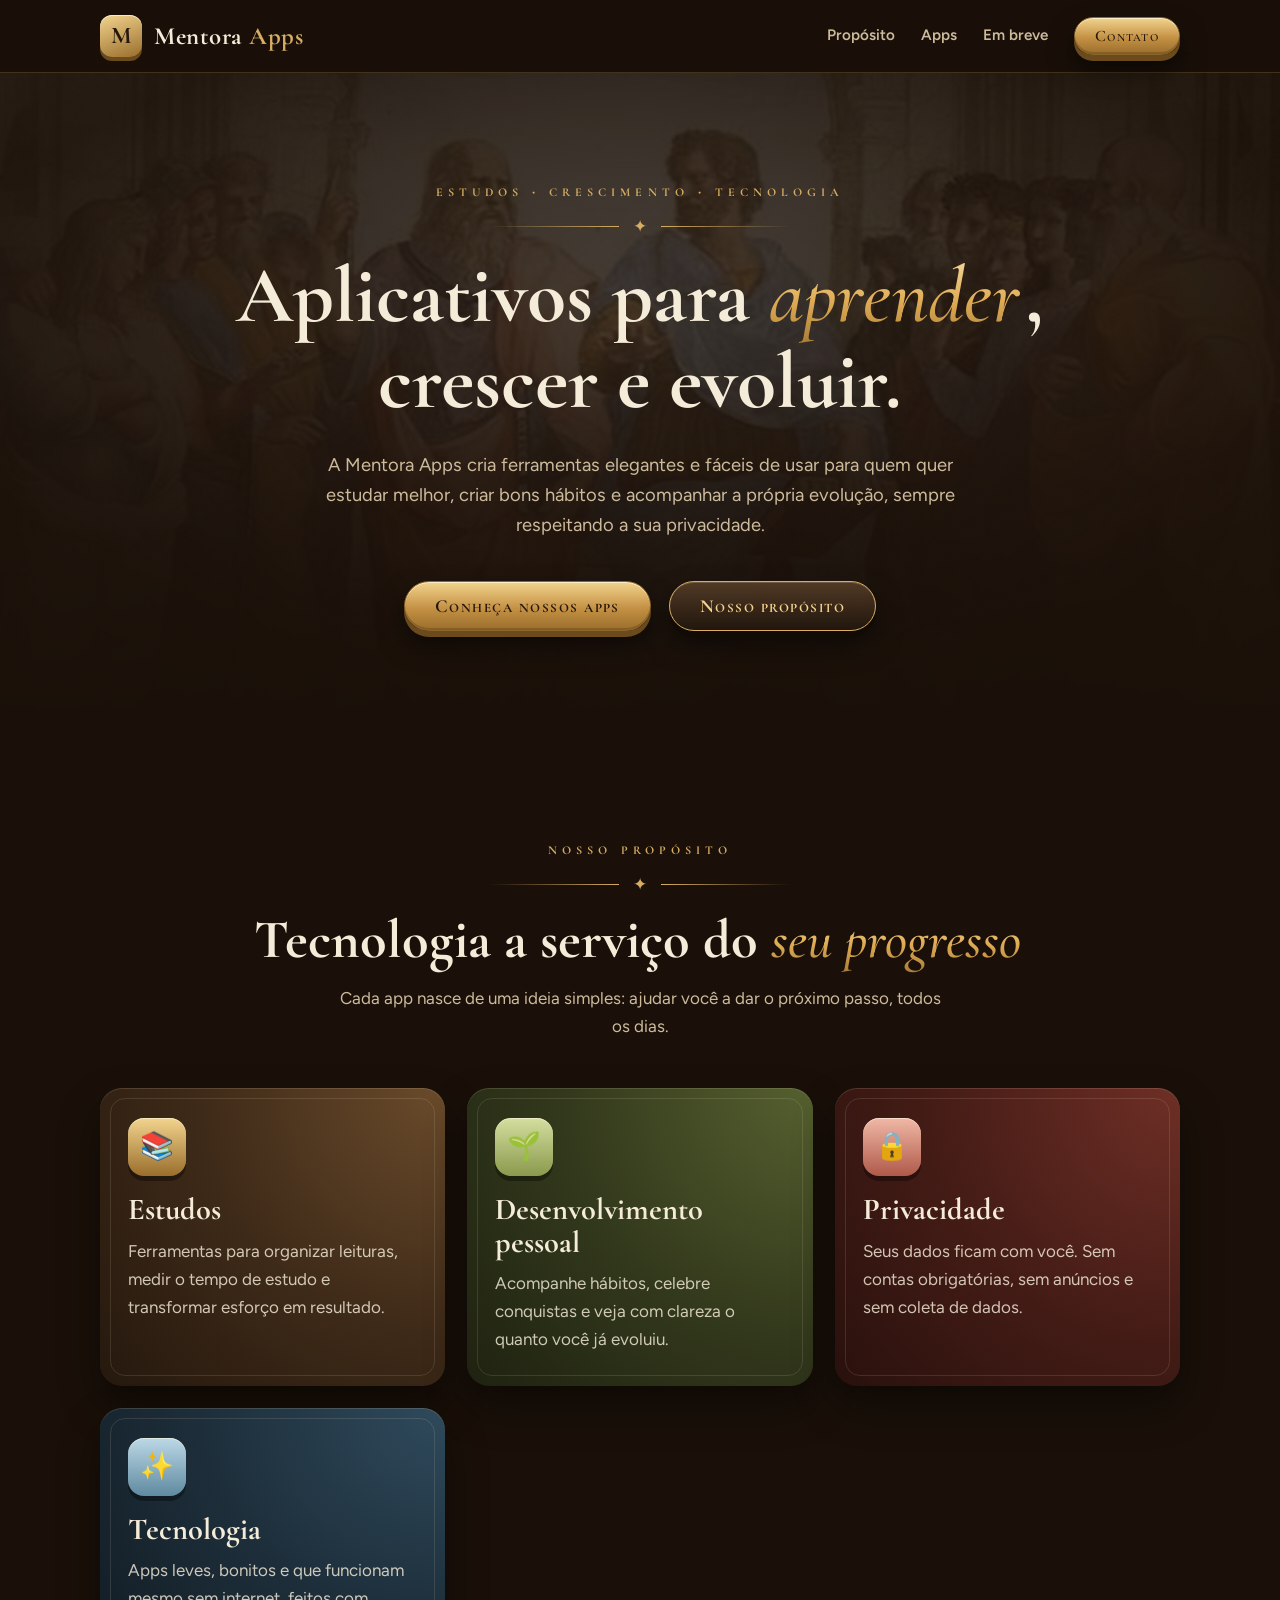
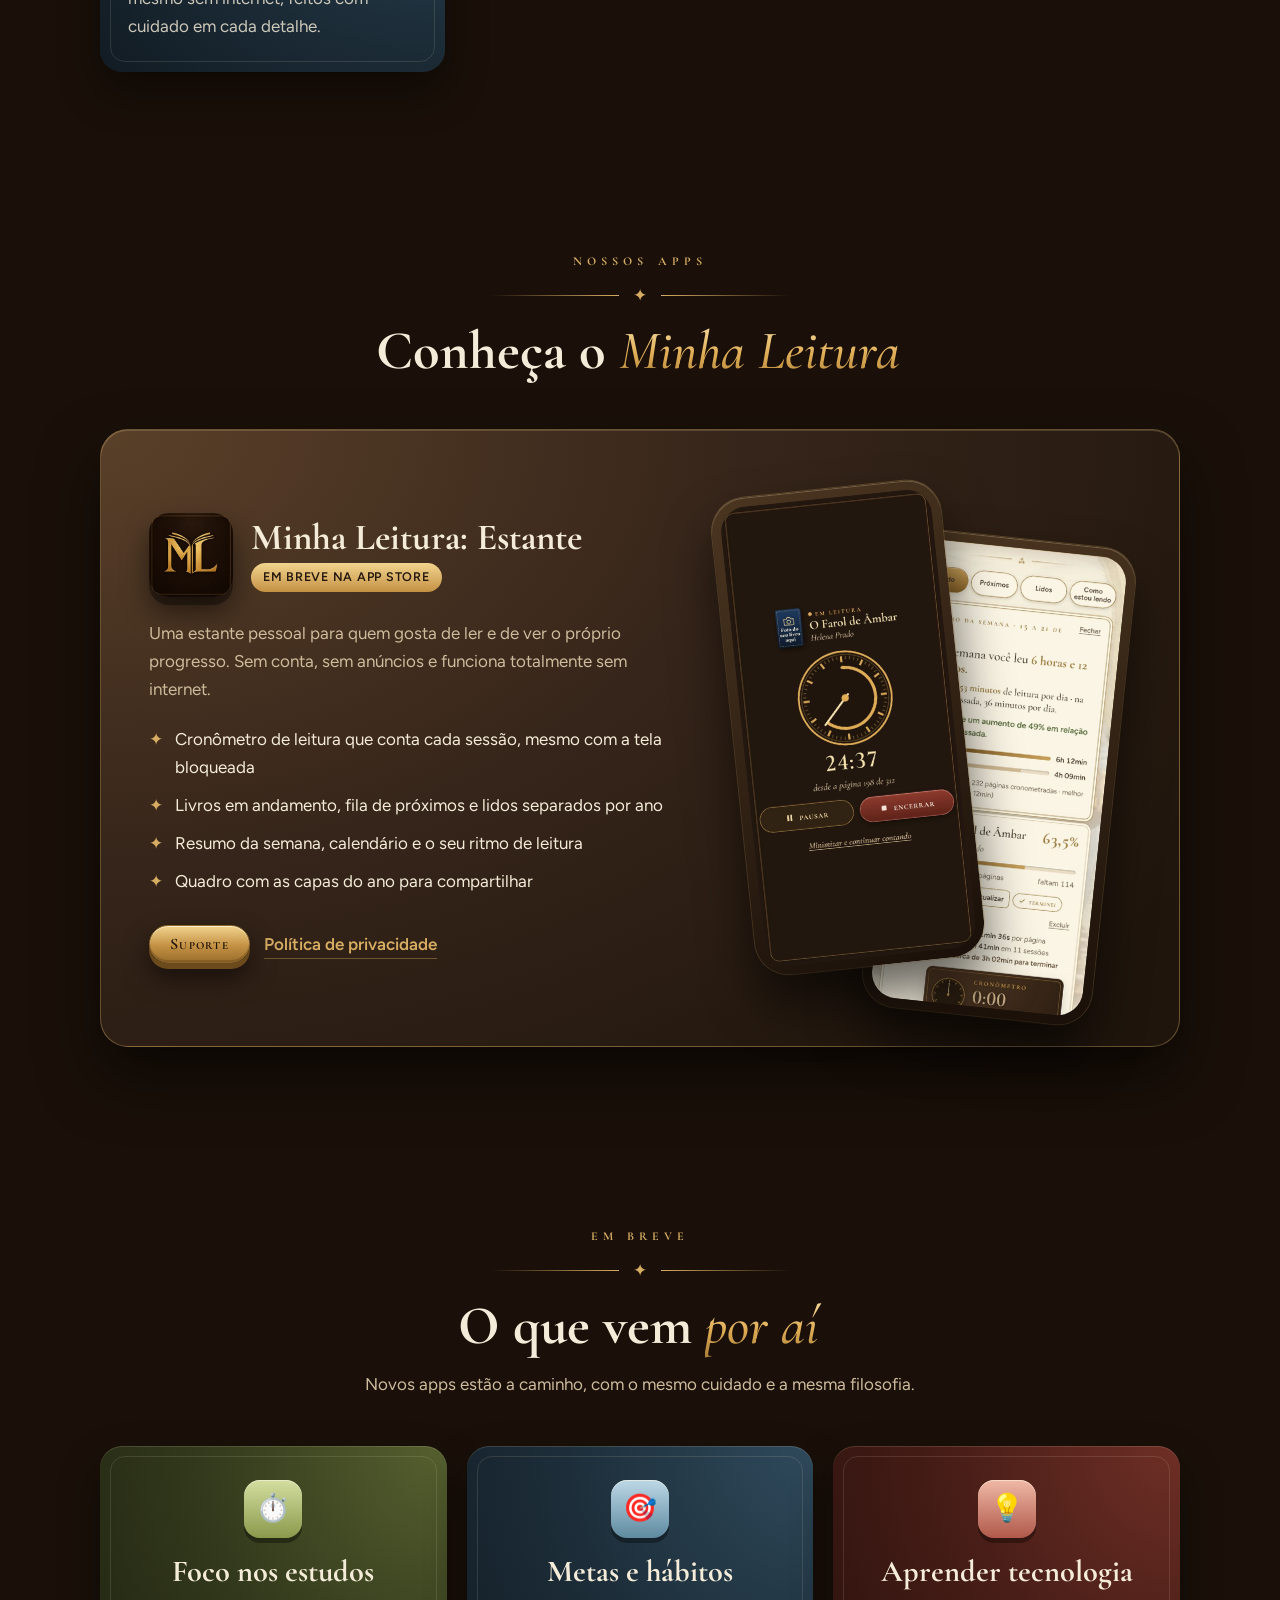
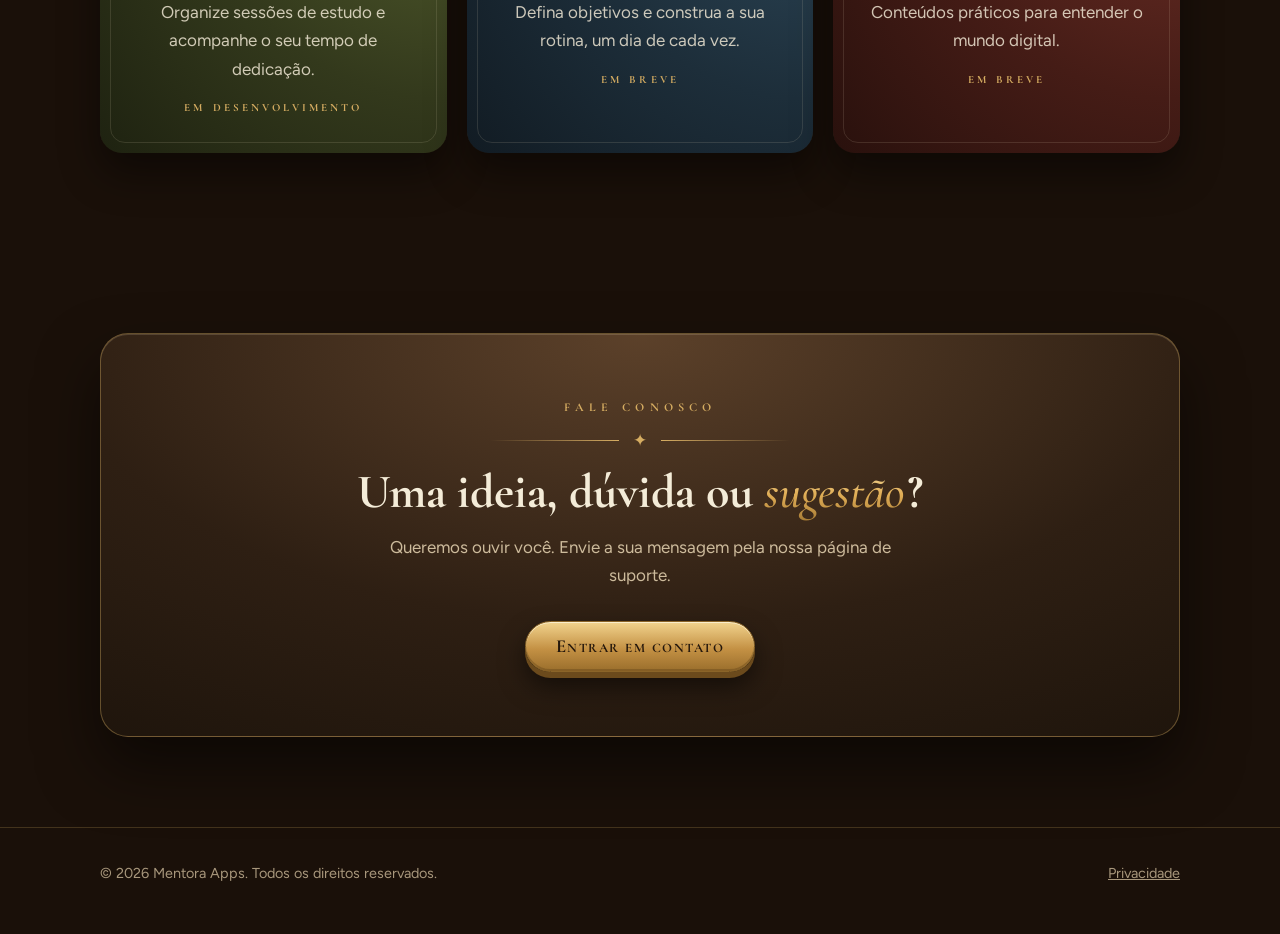
==== index.html @ b97864e0 "Site da Mentora Apps Co-Authored-By: Claude Opus 5.5 <noreply@anthropic.com>" ====
<!doctype html>
<html lang="pt-BR">
<head>
<meta charset="utf-8">
<meta name="viewport" content="width=device-width, initial-scale=1">
<title>Mentora Apps</title>
<meta name="description" content="Mentora Apps cria aplicativos para estudos, desenvolvimento pessoal e tecnologia.">
<meta name="theme-color" content="#1f130b">
<link rel="icon" href="assets/minha-leitura.png">
<style>
@font-face{font-family:"Cormorant";src:url(assets/cormorant-garamond-latin-600-normal.woff2) format("woff2");font-weight:600;font-display:swap}
@font-face{font-family:"Cormorant";src:url(assets/cormorant-garamond-latin-700-normal.woff2) format("woff2");font-weight:700;font-display:swap}
@font-face{font-family:"Cormorant";src:url(assets/cormorant-garamond-latin-500-italic.woff2) format("woff2");font-weight:500;font-style:italic;font-display:swap}
@font-face{font-family:"Figtree";src:url(assets/figtree-latin-400-normal.woff2) format("woff2");font-weight:400;font-display:swap}
@font-face{font-family:"Figtree";src:url(assets/figtree-latin-600-normal.woff2) format("woff2");font-weight:600;font-display:swap}

:root{
  --bg:#1a1009;--bg2:#24170c;--text:#f4ecd8;--muted:#cdbb9c;--soft:#a8977c;
  --gold:#d6ad62;--gold-hi:#f2d48e;--gold-mid:#c49144;--gold-lo:#9a6e2c;
  --frame:rgba(214,173,98,.38);--line:rgba(214,173,98,.22);
  --serif:Cormorant,"Cormorant Garamond",Garamond,Georgia,serif;
}
*{box-sizing:border-box}
html{scroll-behavior:smooth}
body{margin:0;background:var(--bg);color:var(--text);font:400 17px/1.65 Figtree,system-ui,-apple-system,sans-serif;overflow-x:hidden}
img{max-width:100%;display:block}
a{color:var(--gold)}
.wrap{max-width:1120px;margin:0 auto;padding:0 20px}

/* ---------- Botões 3D ---------- */
.btn{position:relative;display:inline-flex;align-items:center;justify-content:center;gap:10px;padding:15px 30px;border-radius:999px;
  font:700 1.15rem/1 var(--serif);font-variant:small-caps;letter-spacing:.08em;text-decoration:none;cursor:pointer;overflow:hidden;
  transition:transform .15s ease,box-shadow .15s ease,filter .15s ease}
.btn.gold{color:#24170c;border:1px solid #8a6428;
  background:linear-gradient(180deg,var(--gold-hi) 0%,var(--gold-mid) 55%,var(--gold-lo) 100%);
  box-shadow:0 6px 0 #6b4a1c,0 14px 26px rgba(0,0,0,.55),inset 0 1px 0 rgba(255,250,230,.7),inset 0 -2px 0 rgba(90,60,20,.35)}
.btn.ghost{color:var(--gold-hi);border:1.5px solid var(--gold);
  background:linear-gradient(180deg,rgba(90,64,41,.85),rgba(34,23,14,.9));
  box-shadow:0 6px 0 #120b05,0 14px 26px rgba(0,0,0,.5),inset 0 1px 0 rgba(255,235,200,.18)}
.btn::after{content:"";position:absolute;inset:0;background:linear-gradient(100deg,transparent 30%,rgba(255,248,225,.5) 50%,transparent 70%);transform:translateX(-130%);transition:transform .8s ease}
@media (hover:hover){.btn:hover{transform:translateY(-2px);filter:brightness(1.06)}.btn:hover::after{transform:translateX(130%)}}
.btn:active{transform:translateY(5px)}
.btn.gold:active{box-shadow:0 1px 0 #6b4a1c,0 4px 10px rgba(0,0,0,.5),inset 0 1px 0 rgba(255,250,230,.6)}
.btn.ghost:active{box-shadow:0 1px 0 #120b05,0 4px 10px rgba(0,0,0,.5)}
.btn.sm{padding:10px 20px;font-size:1rem}

/* ---------- Topo ---------- */
.nav{position:sticky;top:0;z-index:20;backdrop-filter:blur(12px);-webkit-backdrop-filter:blur(12px);background:rgba(26,16,9,.72);border-bottom:1px solid var(--line)}
.nav .wrap{display:flex;align-items:center;justify-content:space-between;gap:16px;height:72px}
.logo{display:flex;align-items:center;gap:12px;text-decoration:none;color:var(--text)}
.mark{width:42px;height:42px;border-radius:12px;display:grid;place-items:center;font:700 1.5rem/1 var(--serif);color:#24170c;
  background:linear-gradient(160deg,var(--gold-hi),var(--gold-lo));box-shadow:0 4px 0 #6b4a1c,inset 0 1px 0 rgba(255,250,230,.7)}
.logo b{font:700 1.55rem/1 var(--serif);letter-spacing:.03em}
.logo b span{color:var(--gold)}
.menu{display:flex;gap:26px;align-items:center}
.menu a{color:var(--muted);text-decoration:none;font-size:.95rem;font-weight:600}
.menu a:hover{color:var(--gold-hi)}
@media (max-width:760px){.menu a:not(.btn){display:none}}

/* ---------- Herói ---------- */
.hero{position:relative;isolation:isolate;padding:110px 0 120px;text-align:center;overflow:hidden}
.hero::before{content:"";position:absolute;inset:0;z-index:-2;background:url(assets/fundo.jpg) center 30%/cover;filter:saturate(.85)}
.hero::after{content:"";position:absolute;inset:0;z-index:-1;
  background:radial-gradient(80% 70% at 50% 40%,rgba(26,16,9,.55),rgba(26,16,9,.92) 70%),linear-gradient(180deg,rgba(26,16,9,.3),var(--bg) 96%)}
.eyebrow{font:700 1.05rem/1 var(--serif);font-variant:small-caps;letter-spacing:.3em;color:var(--gold)}
.orn{display:flex;align-items:center;gap:14px;color:var(--gold);width:min(300px,70%);margin:18px auto;line-height:1}
.orn span{flex:1;height:1px;background:linear-gradient(90deg,transparent,var(--gold))}
.orn span:last-child{background:linear-gradient(90deg,var(--gold),transparent)}
h1,h2,h3{font-family:var(--serif);font-weight:700;line-height:1.08;margin:0}
.hero h1{font-size:clamp(2.6rem,7vw,5rem);max-width:900px;margin:0 auto}
h1 em,h2 em{font-style:italic;font-weight:500;background:linear-gradient(180deg,#f8e3ad 0%,#e0ad55 55%,#a87d36 100%);-webkit-background-clip:text;background-clip:text;color:transparent;padding-right:.08em}
.hero p{max-width:640px;margin:24px auto 0;font-size:1.15rem;color:var(--muted)}
.cta{display:flex;flex-wrap:wrap;gap:18px;justify-content:center;margin-top:40px}

/* ---------- Seções ---------- */
section{padding:90px 0}
.head{text-align:center;margin-bottom:48px}
.head h2{font-size:clamp(2.2rem,5vw,3.4rem)}
.head p{color:var(--muted);max-width:620px;margin:14px auto 0}

/* ---------- Pilares (cores diferentes) ---------- */
.pillars{display:grid;grid-template-columns:repeat(auto-fit,minmax(260px,1fr));gap:22px}
.card{position:relative;border-radius:22px;padding:30px 28px 32px;overflow:hidden;
  box-shadow:0 20px 40px rgba(0,0,0,.45),inset 0 1px 0 rgba(255,235,200,.14);transition:transform .25s ease,box-shadow .25s ease}
.card::before{content:"";position:absolute;inset:10px;border-radius:15px;border:1px solid rgba(255,235,200,.12);pointer-events:none}
@media (hover:hover){.card:hover{transform:translateY(-6px);box-shadow:0 28px 50px rgba(0,0,0,.55),inset 0 1px 0 rgba(255,235,200,.2)}}
.card h3{font-size:1.9rem;margin:18px 0 10px}
.card p{margin:0;color:rgba(244,236,216,.82)}
.ico{width:58px;height:58px;border-radius:16px;display:grid;place-items:center;font-size:1.7rem;
  box-shadow:0 5px 0 rgba(0,0,0,.35),inset 0 1px 0 rgba(255,250,230,.55)}
.c-gold{background:radial-gradient(130% 150% at 100% 0%,#6a4b2b 0%,#3e2a18 55%,#26190e 100%)}
.c-gold .ico{background:linear-gradient(180deg,var(--gold-hi),var(--gold-lo));color:#24170c}
.c-olive{background:radial-gradient(130% 150% at 100% 0%,#55602f 0%,#33391c 55%,#1f2311 100%)}
.c-olive .ico{background:linear-gradient(180deg,#d4dea0,#8a9a4c);color:#1f2311}
.c-wine{background:radial-gradient(130% 150% at 100% 0%,#6e2f26 0%,#451c16 55%,#2a110d 100%)}
.c-wine .ico{background:linear-gradient(180deg,#f0b8a6,#b0594a);color:#2a110d}
.c-blue{background:radial-gradient(130% 150% at 100% 0%,#2f4a5c 0%,#1d2e3a 55%,#121c24 100%)}
.c-blue .ico{background:linear-gradient(180deg,#bcd8e6,#5f8aa0);color:#121c24}

/* ---------- App em destaque ---------- */
.feature{display:grid;grid-template-columns:1.1fr .9fr;gap:40px;align-items:center;border-radius:28px;padding:48px;
  background:radial-gradient(120% 140% at 0% 0%,#5a4029 0%,#36251a 50%,#1f150c 100%);
  border:1px solid var(--frame);box-shadow:0 30px 60px rgba(0,0,0,.55),inset 0 1px 0 rgba(255,235,200,.16)}
.app-id{display:flex;align-items:center;gap:18px;margin-bottom:22px}
.app-id img{width:84px;height:84px;border-radius:20px;box-shadow:0 8px 0 rgba(0,0,0,.35),0 14px 26px rgba(0,0,0,.5)}
.app-id h3{font-size:2.3rem}
.badge{display:inline-block;margin-top:6px;padding:4px 12px;border-radius:999px;font-size:.78rem;font-weight:600;letter-spacing:.06em;text-transform:uppercase;color:#24170c;background:linear-gradient(180deg,var(--gold-hi),var(--gold-mid))}
.feature > div > p{color:var(--muted);margin:0 0 22px}
.list{list-style:none;padding:0;margin:0 0 30px;display:grid;gap:10px}
.list li{display:flex;gap:12px;align-items:flex-start}
.list li::before{content:"✦";color:var(--gold);flex:none}
.phones{position:relative;height:520px}
.phone{position:absolute;width:230px;border-radius:34px;padding:9px;background:linear-gradient(160deg,#4a3520,#1a1009);
  box-shadow:0 30px 50px rgba(0,0,0,.6),inset 0 1px 0 rgba(255,235,200,.25),0 0 0 1px rgba(214,173,98,.3)}
.phone img{border-radius:26px}
.phone.a{left:6%;top:10px;transform:rotate(-6deg);z-index:2}
.phone.b{right:4%;top:60px;transform:rotate(6deg)}
.links{display:flex;flex-wrap:wrap;gap:14px;align-items:center}
.links a.txt{font-weight:600;text-decoration:none;border-bottom:1px solid var(--frame)}
@media (max-width:860px){.feature{grid-template-columns:1fr;padding:32px 24px}.phones{height:440px}.phone{width:190px}}
@media (max-width:420px){.phones{height:380px}.phone{width:160px}.phone.a{left:0}.phone.b{right:0}}

/* ---------- Em breve ---------- */
.soon{display:grid;grid-template-columns:repeat(auto-fit,minmax(240px,1fr));gap:20px}
.soon .card{text-align:center;padding:34px 26px}
.soon .ico{margin:0 auto}
.soon .tag{display:inline-block;margin-top:16px;font:700 .95rem/1 var(--serif);font-variant:small-caps;letter-spacing:.2em;color:var(--gold)}

/* ---------- Contato ---------- */
.contact{text-align:center;border-radius:28px;padding:64px 28px;position:relative;overflow:hidden;
  background:radial-gradient(90% 120% at 50% 0%,#5c412a 0%,#2e1f13 60%,#1f150c 100%);border:1px solid var(--frame);
  box-shadow:0 30px 60px rgba(0,0,0,.5),inset 0 1px 0 rgba(255,235,200,.16)}
.contact h2{font-size:clamp(2rem,5vw,3rem)}
.contact p{color:var(--muted);max-width:540px;margin:14px auto 32px}

footer{border-top:1px solid var(--line);padding:34px 0 48px;color:var(--soft);font-size:.9rem}
footer .wrap{display:flex;flex-wrap:wrap;justify-content:space-between;gap:12px}
footer a{color:var(--soft)}

/* ---------- Animação de entrada ---------- */
.rise{opacity:0;transform:translateY(24px);transition:opacity .8s ease,transform .8s ease}
.rise.on{opacity:1;transform:none}
@media (prefers-reduced-motion:reduce){.rise{opacity:1;transform:none;transition:none}html{scroll-behavior:auto}}
</style>
</head>
<body>

<nav class="nav">
  <div class="wrap">
    <a class="logo" href="#topo"><span class="mark">M</span><b>Mentora <span>Apps</span></b></a>
    <div class="menu">
      <a href="#pilares">Propósito</a>
      <a href="#apps">Apps</a>
      <a href="#futuro">Em breve</a>
      <a class="btn gold sm" href="#contato">Contato</a>
    </div>
  </div>
</nav>

<header class="hero" id="topo">
  <div class="wrap">
    <div class="eyebrow">estudos · crescimento · tecnologia</div>
    <div class="orn"><span></span>✦<span></span></div>
    <h1>Aplicativos para <em>aprender</em>, crescer e evoluir.</h1>
    <p>A Mentora Apps cria ferramentas elegantes e fáceis de usar para quem quer estudar melhor, criar bons hábitos e acompanhar a própria evolução, sempre respeitando a sua privacidade.</p>
    <div class="cta">
      <a class="btn gold" href="#apps">Conheça nossos apps</a>
      <a class="btn ghost" href="#pilares">Nosso propósito</a>
    </div>
  </div>
</header>

<main>
  <section id="pilares">
    <div class="wrap">
      <div class="head rise">
        <div class="eyebrow">nosso propósito</div>
        <div class="orn"><span></span>✦<span></span></div>
        <h2>Tecnologia a serviço do <em>seu progresso</em></h2>
        <p>Cada app nasce de uma ideia simples: ajudar você a dar o próximo passo, todos os dias.</p>
      </div>
      <div class="pillars">
        <article class="card c-gold rise"><div class="ico">📚</div><h3>Estudos</h3><p>Ferramentas para organizar leituras, medir o tempo de estudo e transformar esforço em resultado.</p></article>
        <article class="card c-olive rise"><div class="ico">🌱</div><h3>Desenvolvimento pessoal</h3><p>Acompanhe hábitos, celebre conquistas e veja com clareza o quanto você já evoluiu.</p></article>
        <article class="card c-wine rise"><div class="ico">🔒</div><h3>Privacidade</h3><p>Seus dados ficam com você. Sem contas obrigatórias, sem anúncios e sem coleta de dados.</p></article>
        <article class="card c-blue rise"><div class="ico">✨</div><h3>Tecnologia</h3><p>Apps leves, bonitos e que funcionam mesmo sem internet, feitos com cuidado em cada detalhe.</p></article>
      </div>
    </div>
  </section>

  <section id="apps">
    <div class="wrap">
      <div class="head rise">
        <div class="eyebrow">nossos apps</div>
        <div class="orn"><span></span>✦<span></span></div>
        <h2>Conheça o <em>Minha Leitura</em></h2>
      </div>
      <div class="feature rise">
        <div>
          <div class="app-id">
            <img src="assets/minha-leitura.png" alt="Ícone do Minha Leitura">
            <div><h3>Minha Leitura: Estante</h3><span class="badge">Em breve na App Store</span></div>
          </div>
          <p>Uma estante pessoal para quem gosta de ler e de ver o próprio progresso. Sem conta, sem anúncios e funciona totalmente sem internet.</p>
          <ul class="list">
            <li>Cronômetro de leitura que conta cada sessão, mesmo com a tela bloqueada</li>
            <li>Livros em andamento, fila de próximos e lidos separados por ano</li>
            <li>Resumo da semana, calendário e o seu ritmo de leitura</li>
            <li>Quadro com as capas do ano para compartilhar</li>
          </ul>
          <div class="links">
            <a class="btn gold sm" href="https://murilorafa0904-dot.github.io/minha-leitura-privacidade/suporte.html">Suporte</a>
            <a class="txt" href="https://murilorafa0904-dot.github.io/minha-leitura-privacidade/">Política de privacidade</a>
          </div>
        </div>
        <div class="phones" aria-hidden="true">
          <div class="phone a"><img src="assets/tela-cronometro.jpg" alt=""></div>
          <div class="phone b"><img src="assets/tela-resumo.jpg" alt=""></div>
        </div>
      </div>
    </div>
  </section>

  <section id="futuro">
    <div class="wrap">
      <div class="head rise">
        <div class="eyebrow">em breve</div>
        <div class="orn"><span></span>✦<span></span></div>
        <h2>O que vem <em>por aí</em></h2>
        <p>Novos apps estão a caminho, com o mesmo cuidado e a mesma filosofia.</p>
      </div>
      <div class="soon">
        <article class="card c-olive rise"><div class="ico">⏱️</div><h3>Foco nos estudos</h3><p>Organize sessões de estudo e acompanhe o seu tempo de dedicação.</p><span class="tag">em desenvolvimento</span></article>
        <article class="card c-blue rise"><div class="ico">🎯</div><h3>Metas e hábitos</h3><p>Defina objetivos e construa a sua rotina, um dia de cada vez.</p><span class="tag">em breve</span></article>
        <article class="card c-wine rise"><div class="ico">💡</div><h3>Aprender tecnologia</h3><p>Conteúdos práticos para entender o mundo digital.</p><span class="tag">em breve</span></article>
      </div>
    </div>
  </section>

  <section id="contato">
    <div class="wrap">
      <div class="contact rise">
        <div class="eyebrow">fale conosco</div>
        <div class="orn"><span></span>✦<span></span></div>
        <h2>Uma ideia, dúvida ou <em>sugestão</em>?</h2>
        <p>Queremos ouvir você. Envie a sua mensagem pela nossa página de suporte.</p>
        <a class="btn gold" href="https://murilorafa0904-dot.github.io/minha-leitura-privacidade/suporte.html">Entrar em contato</a>
      </div>
    </div>
  </section>
</main>

<footer>
  <div class="wrap">
    <span>© 2026 Mentora Apps. Todos os direitos reservados.</span>
    <a href="https://murilorafa0904-dot.github.io/minha-leitura-privacidade/">Privacidade</a>
  </div>
</footer>

<script>
(function(){
  var els=document.querySelectorAll('.rise');
  if(!('IntersectionObserver' in window)){els.forEach(function(e){e.classList.add('on')});return;}
  var io=new IntersectionObserver(function(es){es.forEach(function(e){if(e.isIntersecting){e.target.classList.add('on');io.unobserve(e.target);}})},{threshold:.12});
  els.forEach(function(e){io.observe(e)});
})();
</script>
</body>
</html>
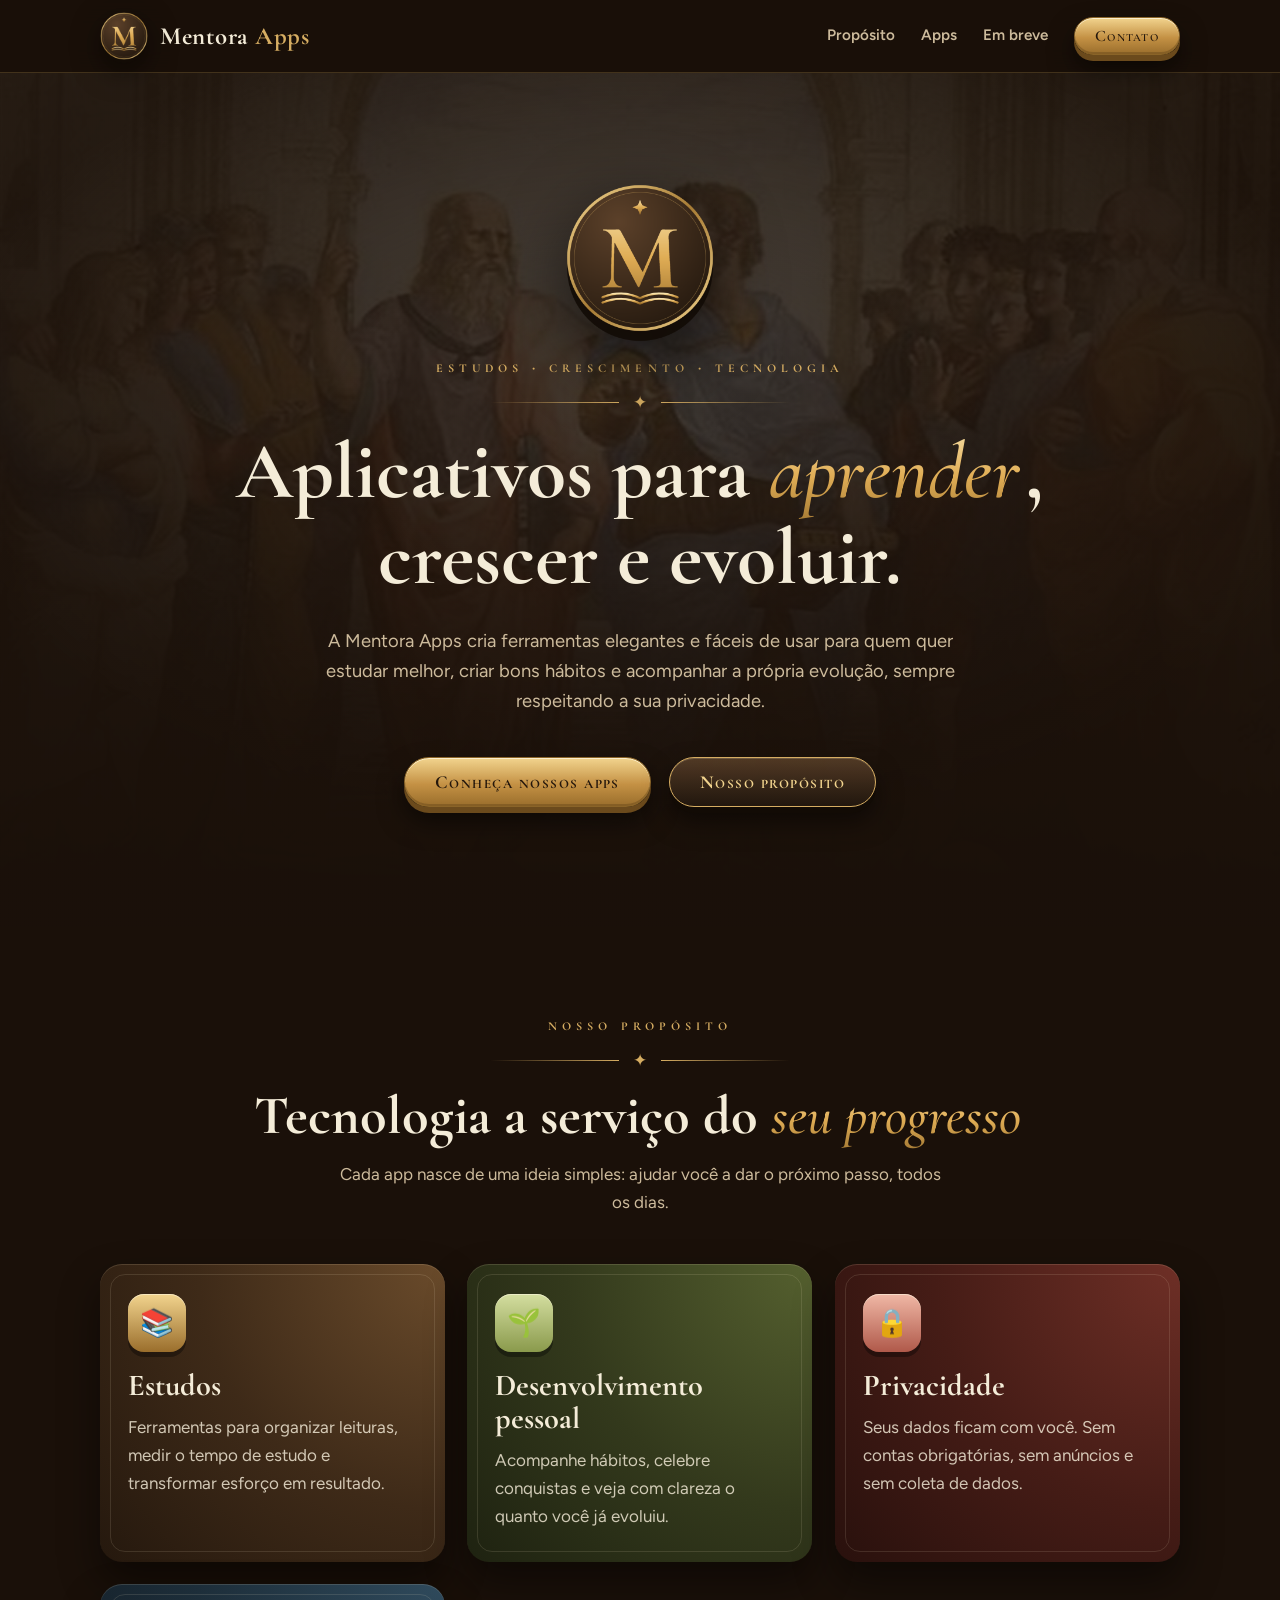
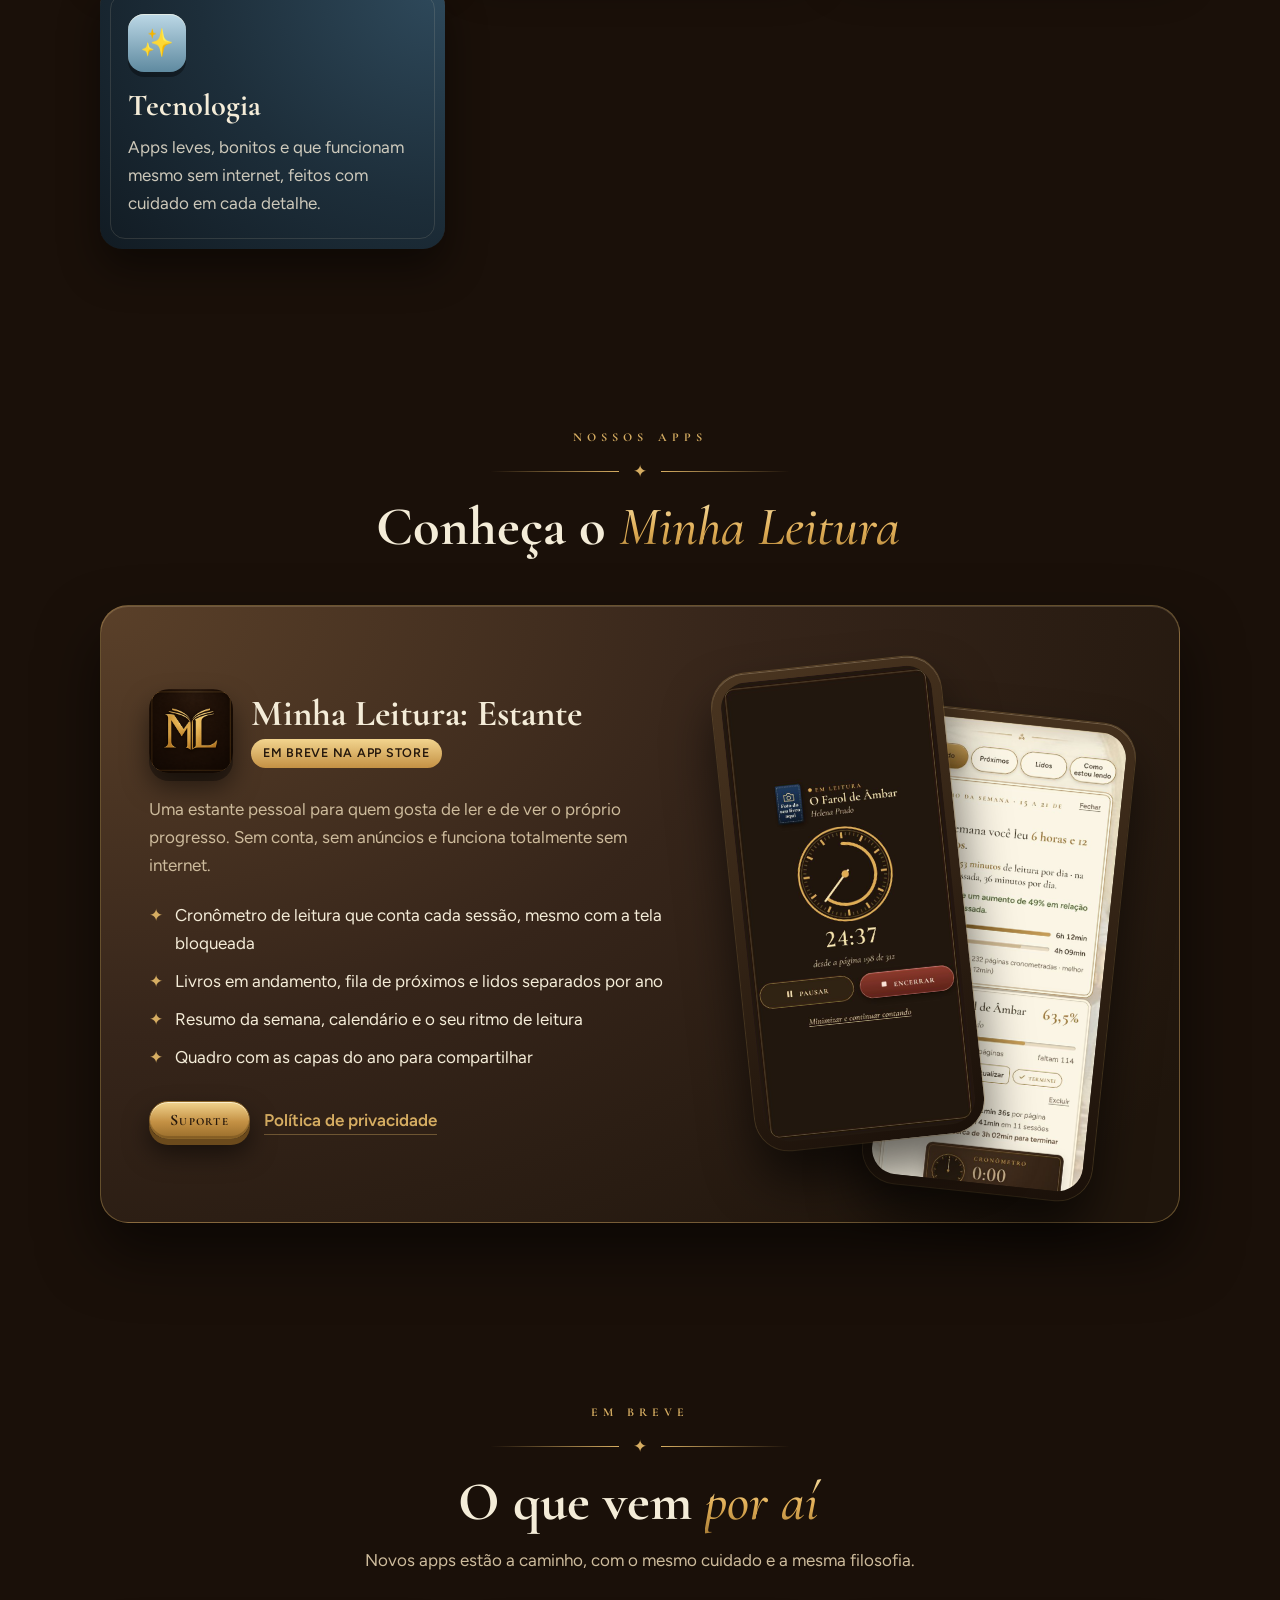
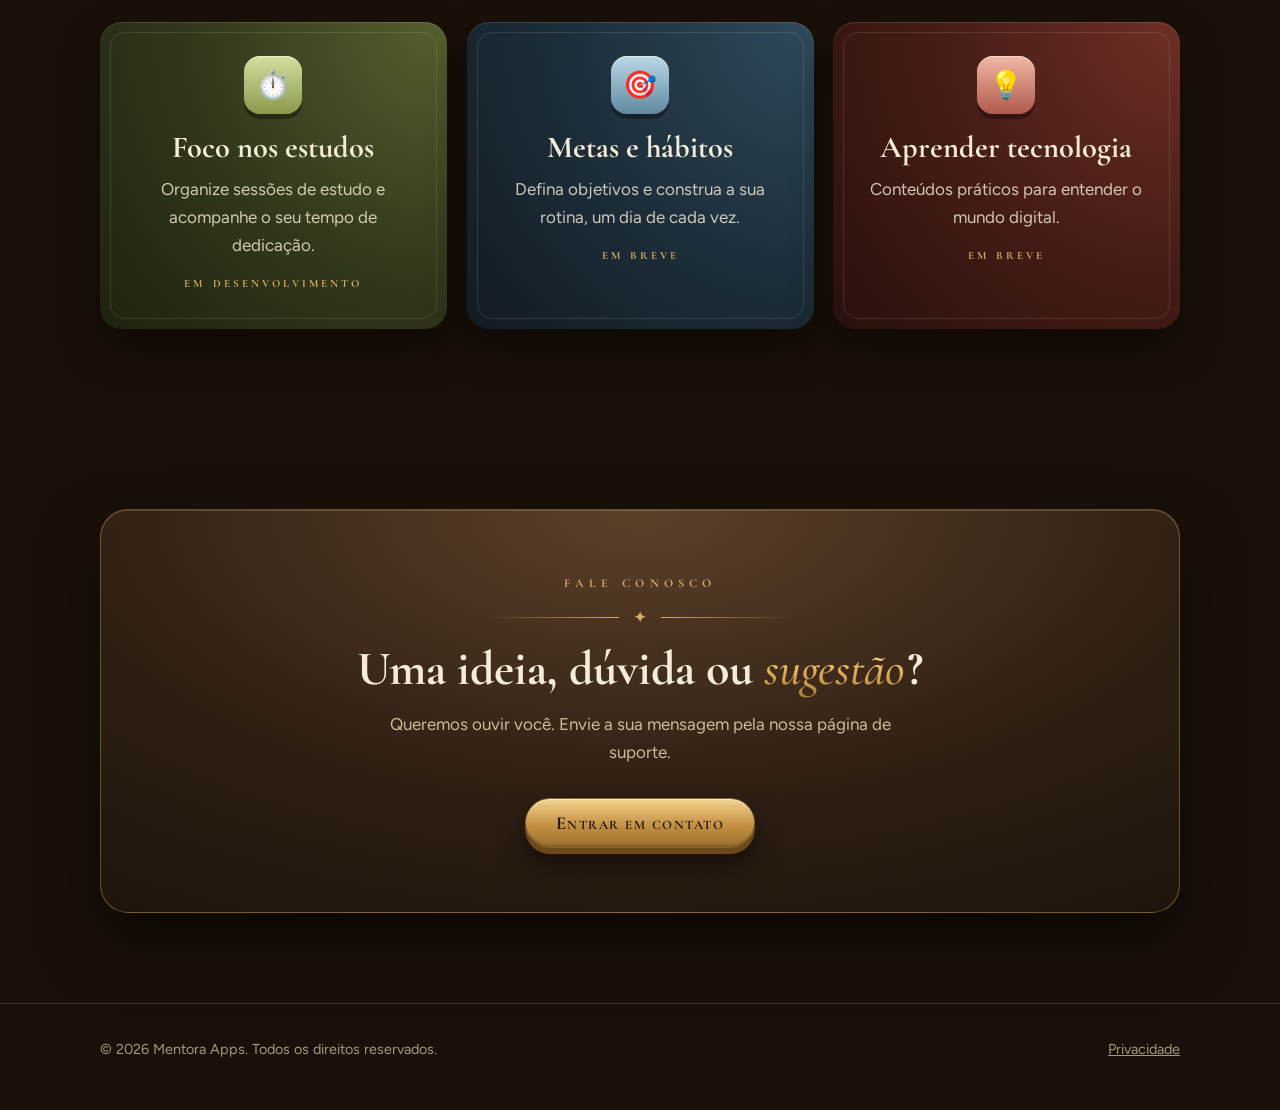
==== commit bd3f2d1f: "Nova logo e efeito de pagina de livro Co-Authored-By: Claude Opus 5.5 <noreply@anthropic.com>" ====
--- a/index.html
+++ b/index.html
@@ -6,7 +6,8 @@
 <title>Mentora Apps</title>
 <meta name="description" content="Mentora Apps cria aplicativos para estudos, desenvolvimento pessoal e tecnologia.">
 <meta name="theme-color" content="#1f130b">
-<link rel="icon" href="assets/minha-leitura.png">
+<link rel="icon" href="assets/favicon.png">
+<link rel="apple-touch-icon" href="assets/favicon.png">
 <style>
 @font-face{font-family:"Cormorant";src:url(assets/cormorant-garamond-latin-600-normal.woff2) format("woff2");font-weight:600;font-display:swap}
 @font-face{font-family:"Cormorant";src:url(assets/cormorant-garamond-latin-700-normal.woff2) format("woff2");font-weight:700;font-display:swap}
@@ -48,8 +49,8 @@
 .nav{position:sticky;top:0;z-index:20;backdrop-filter:blur(12px);-webkit-backdrop-filter:blur(12px);background:rgba(26,16,9,.72);border-bottom:1px solid var(--line)}
 .nav .wrap{display:flex;align-items:center;justify-content:space-between;gap:16px;height:72px}
 .logo{display:flex;align-items:center;gap:12px;text-decoration:none;color:var(--text)}
-.mark{width:42px;height:42px;border-radius:12px;display:grid;place-items:center;font:700 1.5rem/1 var(--serif);color:#24170c;
-  background:linear-gradient(160deg,var(--gold-hi),var(--gold-lo));box-shadow:0 4px 0 #6b4a1c,inset 0 1px 0 rgba(255,250,230,.7)}
+.mark{width:48px;height:48px;border-radius:50%;filter:drop-shadow(0 4px 0 #120b05) drop-shadow(0 8px 14px rgba(0,0,0,.5))}
+.hero-mark{width:150px;height:150px;margin:0 auto 26px;border-radius:50%;filter:drop-shadow(0 10px 0 rgba(18,11,5,.9)) drop-shadow(0 22px 34px rgba(0,0,0,.6))}
 .logo b{font:700 1.55rem/1 var(--serif);letter-spacing:.03em}
 .logo b span{color:var(--gold)}
 .menu{display:flex;gap:26px;align-items:center}
@@ -137,17 +138,39 @@
 footer .wrap{display:flex;flex-wrap:wrap;justify-content:space-between;gap:12px}
 footer a{color:var(--soft)}
 
-/* ---------- Animação de entrada ---------- */
-.rise{opacity:0;transform:translateY(24px);transition:opacity .8s ease,transform .8s ease}
-.rise.on{opacity:1;transform:none}
-@media (prefers-reduced-motion:reduce){.rise{opacity:1;transform:none;transition:none}html{scroll-behavior:auto}}
+/* ---------- Página de livro abrindo (cada quadro ao aparecer) ---------- */
+.rise{position:relative;opacity:0;transform-origin:left center;
+  transform:perspective(1800px) rotateY(-78deg);
+  transition:transform 1.15s cubic-bezier(.2,.75,.25,1),opacity .55s ease;transition-delay:var(--d,0s)}
+.rise::after{content:"";position:absolute;inset:0;border-radius:inherit;pointer-events:none;z-index:3;
+  background:linear-gradient(90deg,rgba(0,0,0,.6) 0%,rgba(0,0,0,.25) 35%,rgba(255,236,190,.12) 70%,transparent 100%);
+  opacity:1;transition:opacity 1.15s ease;transition-delay:var(--d,0s)}
+.rise.on{opacity:1;transform:perspective(1800px) rotateY(0)}
+.rise.on::after{opacity:0}
+
+/* ---------- Virada de página ao trocar de seção pelo menu ---------- */
+.flip{position:fixed;inset:0;z-index:50;pointer-events:none;perspective:2200px}
+.flip .leaf{position:absolute;inset:0;transform-origin:left center;backface-visibility:hidden;
+  background:
+    linear-gradient(90deg,rgba(0,0,0,.45) 0,rgba(0,0,0,0) 6%),
+    radial-gradient(120% 100% at 0% 50%,#5a4029 0%,#36251a 55%,#1f150c 100%);
+  box-shadow:inset -1px 0 0 rgba(214,173,98,.5),-30px 0 60px rgba(0,0,0,.6);
+  display:grid;place-items:center;animation:turn 1s cubic-bezier(.55,.05,.35,1) forwards}
+.flip .leaf img{width:120px;opacity:.85}
+.flip .leaf::after{content:"";position:absolute;inset:0;background:linear-gradient(90deg,transparent 60%,rgba(0,0,0,.5));animation:shade 1s ease forwards}
+@keyframes turn{0%{transform:rotateY(0)}100%{transform:rotateY(-180deg)}}
+@keyframes shade{0%{opacity:0}50%{opacity:1}100%{opacity:0}}
+.flip.in .leaf{animation:turnIn .5s cubic-bezier(.45,0,.55,1) forwards}
+@keyframes turnIn{0%{transform:rotateY(180deg)}100%{transform:rotateY(0)}}
+
+@media (prefers-reduced-motion:reduce){.rise,.rise::after{opacity:1;transform:none;transition:none}.rise::after{opacity:0}html{scroll-behavior:auto}.flip{display:none}}
 </style>
 </head>
 <body>
 
 <nav class="nav">
   <div class="wrap">
-    <a class="logo" href="#topo"><span class="mark">M</span><b>Mentora <span>Apps</span></b></a>
+    <a class="logo" href="#topo"><img class="mark" src="assets/emblema.png" alt=""><b>Mentora <span>Apps</span></b></a>
     <div class="menu">
       <a href="#pilares">Propósito</a>
       <a href="#apps">Apps</a>
@@ -159,6 +182,7 @@
 
 <header class="hero" id="topo">
   <div class="wrap">
+    <img class="hero-mark" src="assets/emblema.png" alt="Emblema da Mentora Apps">
     <div class="eyebrow">estudos · crescimento · tecnologia</div>
     <div class="orn"><span></span>✦<span></span></div>
     <h1>Aplicativos para <em>aprender</em>, crescer e evoluir.</h1>
@@ -259,10 +283,40 @@
 
 <script>
 (function(){
+  var reduce=window.matchMedia&&matchMedia('(prefers-reduced-motion: reduce)').matches;
+
+  /* Cada quadro abre como uma página; os vizinhos abrem um depois do outro. */
   var els=document.querySelectorAll('.rise');
-  if(!('IntersectionObserver' in window)){els.forEach(function(e){e.classList.add('on')});return;}
-  var io=new IntersectionObserver(function(es){es.forEach(function(e){if(e.isIntersecting){e.target.classList.add('on');io.unobserve(e.target);}})},{threshold:.12});
-  els.forEach(function(e){io.observe(e)});
+  els.forEach(function(e){
+    var sibs=[].filter.call(e.parentNode.children,function(c){return c.classList.contains('rise')});
+    e.style.setProperty('--d',(sibs.indexOf(e)*0.14)+'s');
+  });
+  if(reduce||!('IntersectionObserver' in window)){els.forEach(function(e){e.classList.add('on')});}
+  else{
+    var io=new IntersectionObserver(function(es){es.forEach(function(e){if(e.isIntersecting){e.target.classList.add('on');io.unobserve(e.target);}})},{threshold:.15});
+    els.forEach(function(e){io.observe(e)});
+  }
+
+  /* Ao trocar de seção pelo menu, uma página vira por cima da tela. */
+  var busy=false;
+  document.querySelectorAll('a[href^="#"]').forEach(function(a){
+    a.addEventListener('click',function(ev){
+      var t=document.querySelector(a.getAttribute('href'));
+      if(!t||reduce||busy)return;
+      ev.preventDefault();busy=true;
+      var f=document.createElement('div');f.className='flip in';
+      f.innerHTML='<div class="leaf"><img src="assets/emblema.png" alt=""></div>';
+      document.body.appendChild(f);
+      setTimeout(function(){
+        document.documentElement.style.scrollBehavior='auto';
+        t.scrollIntoView();
+        history.replaceState(null,'',a.getAttribute('href'));
+        f.className='flip';
+        var leaf=f.firstChild;leaf.style.animation='none';void leaf.offsetWidth;leaf.style.animation='';
+        setTimeout(function(){f.remove();busy=false;document.documentElement.style.scrollBehavior='';},1050);
+      },520);
+    });
+  });
 })();
 </script>
 </body>
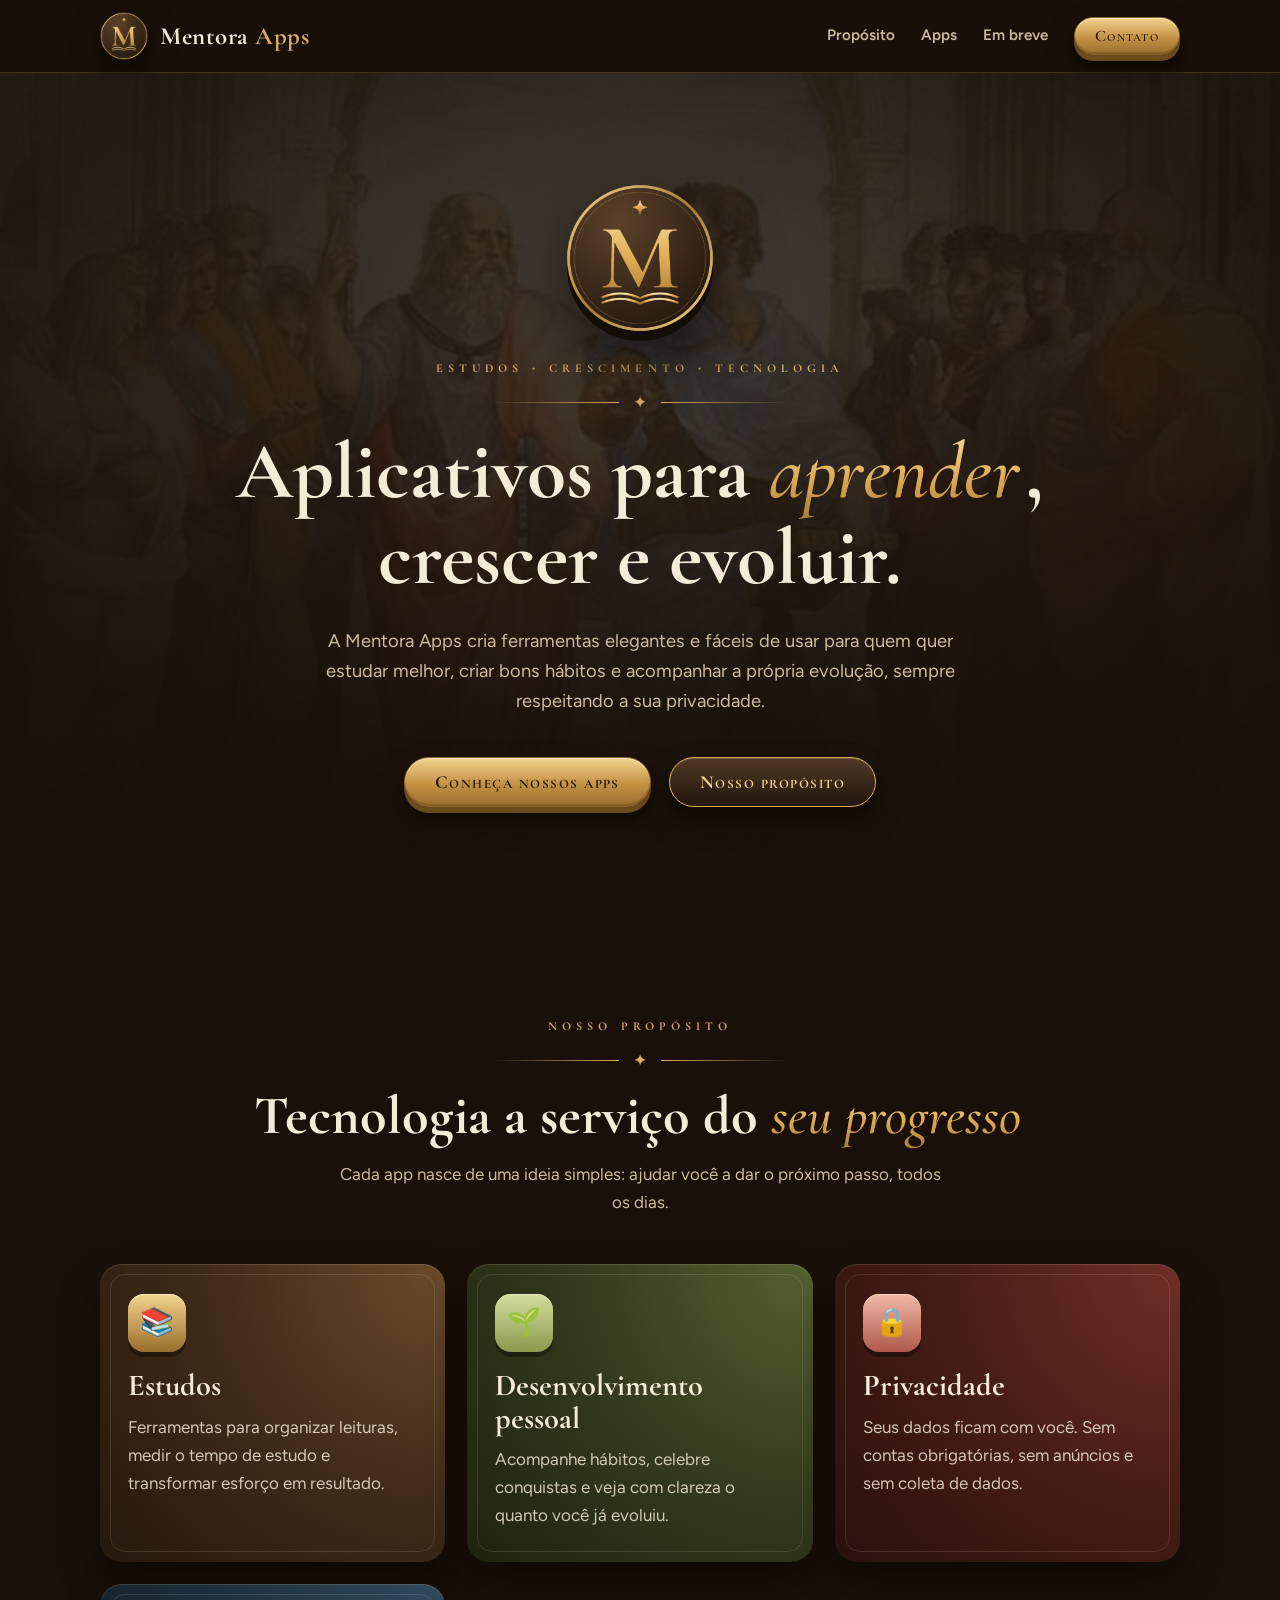
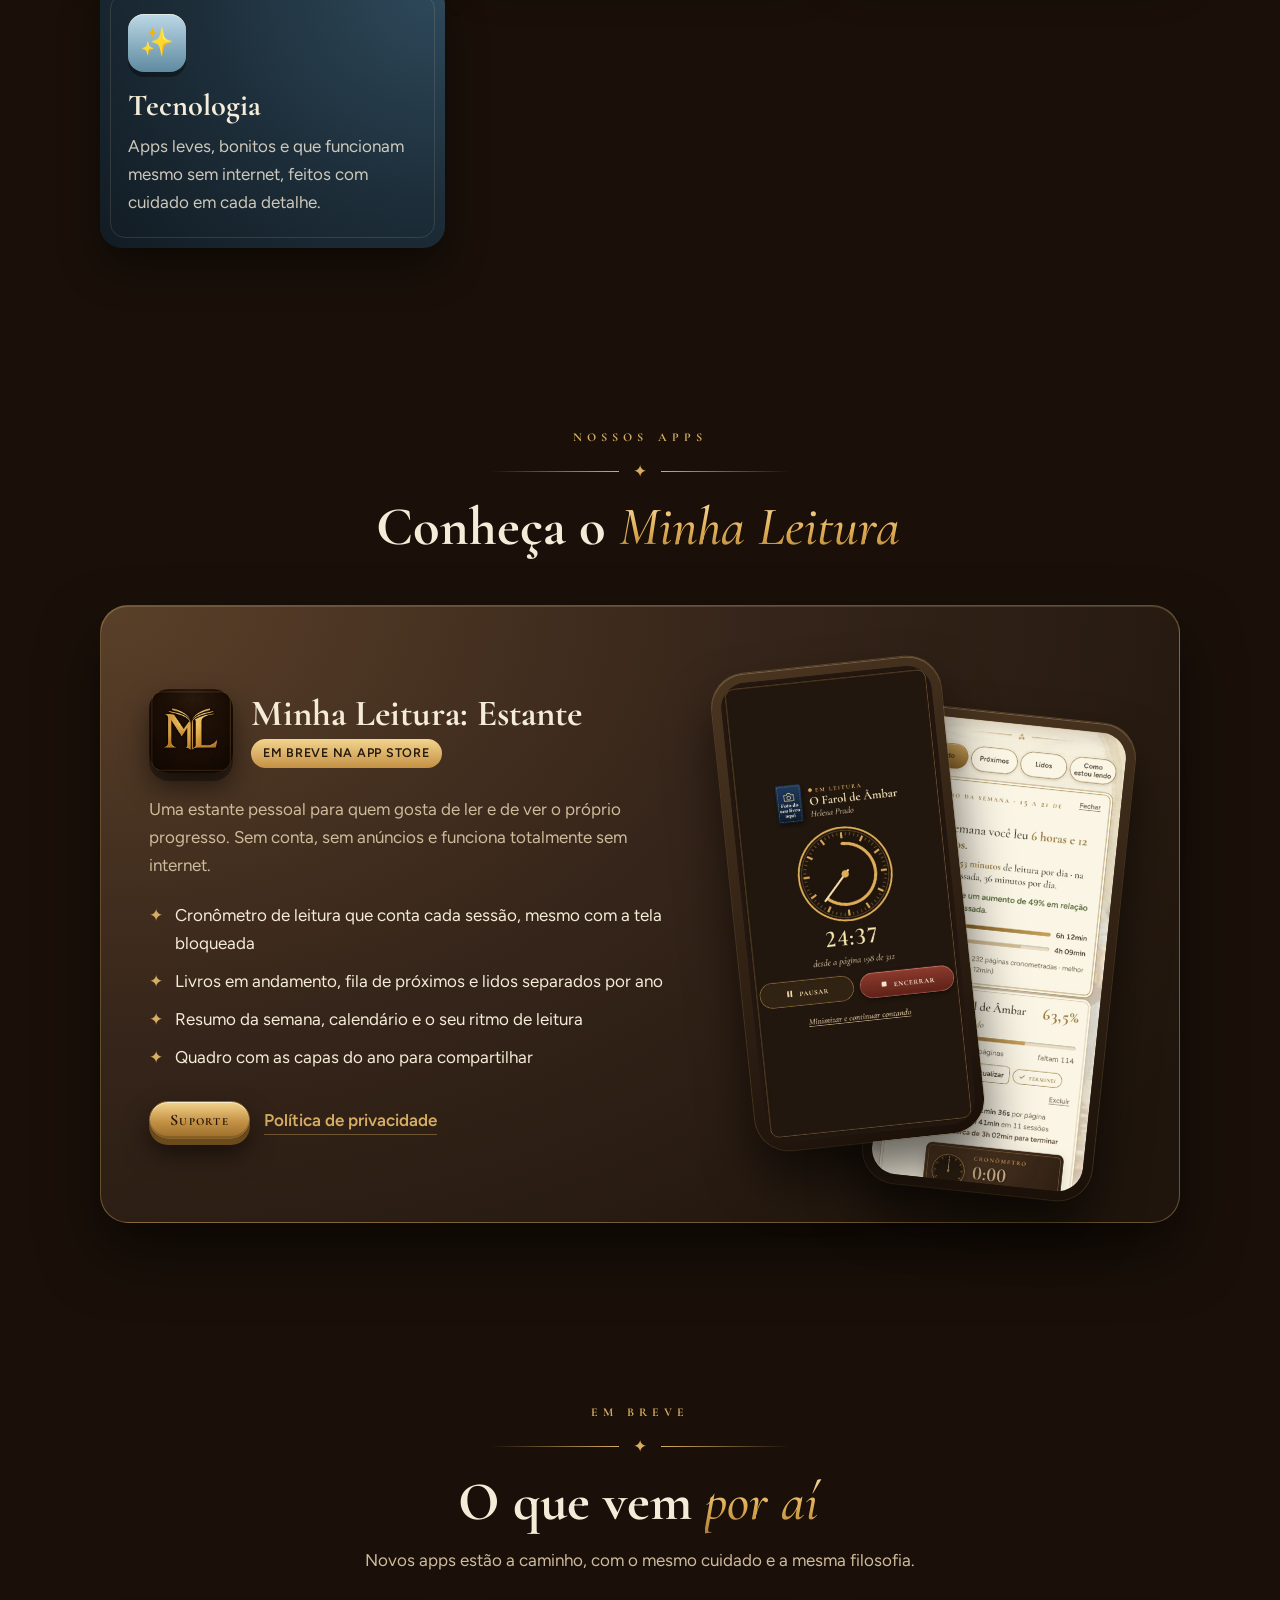
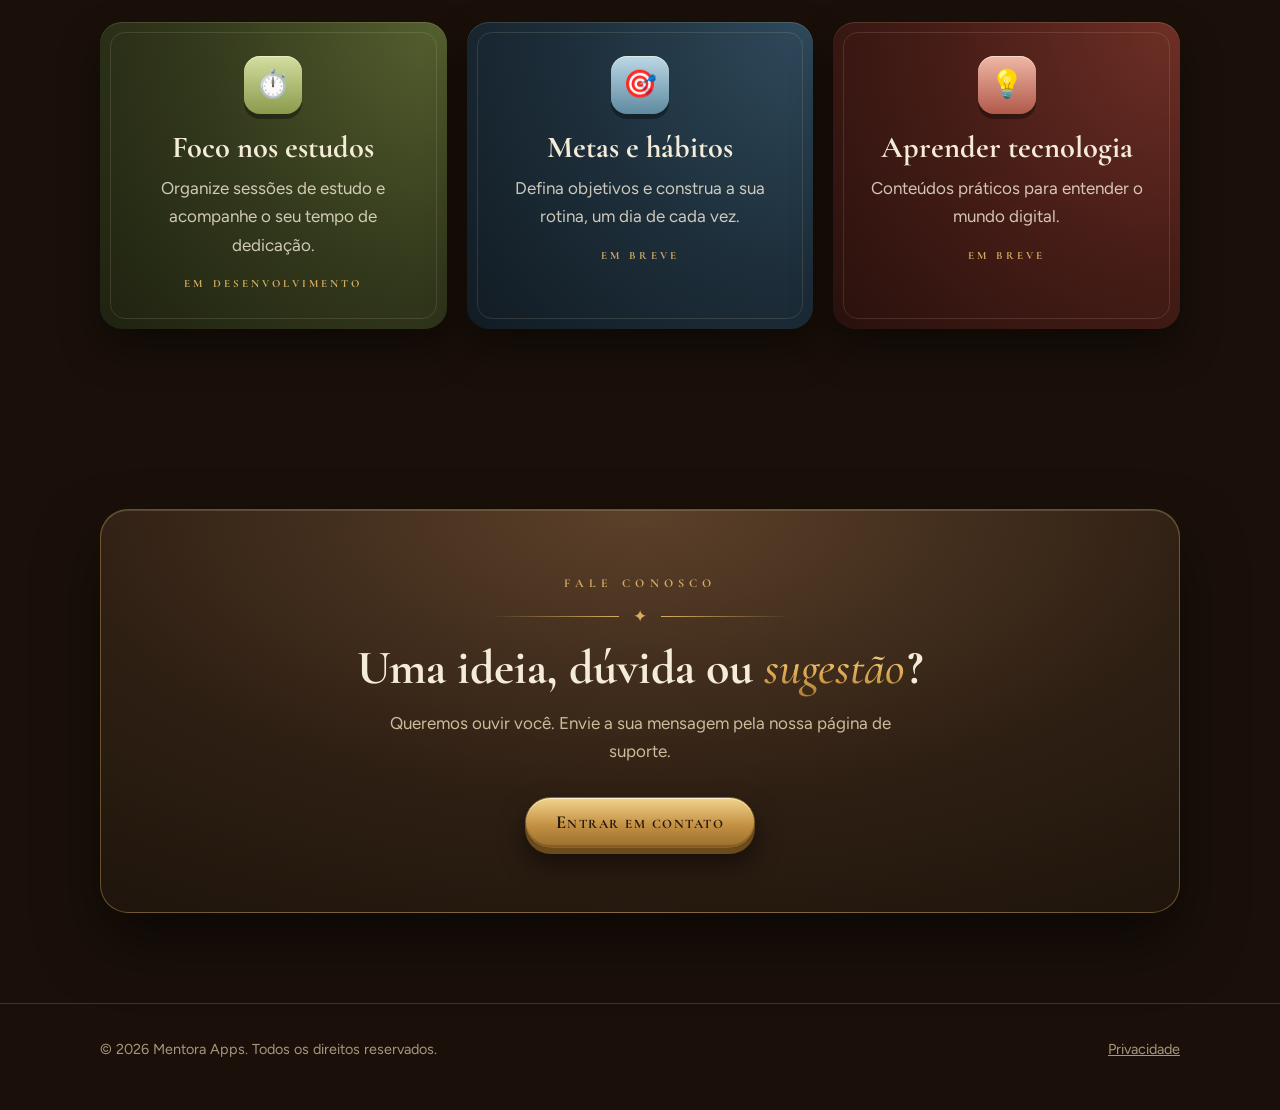
==== commit ca40a02a: "Remove o efeito de pagina de livro Co-Authored-By: Claude Opus 5.5 <noreply@anthropic.com>" ====
--- a/index.html
+++ b/index.html
@@ -138,32 +138,10 @@
 footer .wrap{display:flex;flex-wrap:wrap;justify-content:space-between;gap:12px}
 footer a{color:var(--soft)}
 
-/* ---------- Página de livro abrindo (cada quadro ao aparecer) ---------- */
-.rise{position:relative;opacity:0;transform-origin:left center;
-  transform:perspective(1800px) rotateY(-78deg);
-  transition:transform 1.15s cubic-bezier(.2,.75,.25,1),opacity .55s ease;transition-delay:var(--d,0s)}
-.rise::after{content:"";position:absolute;inset:0;border-radius:inherit;pointer-events:none;z-index:3;
-  background:linear-gradient(90deg,rgba(0,0,0,.6) 0%,rgba(0,0,0,.25) 35%,rgba(255,236,190,.12) 70%,transparent 100%);
-  opacity:1;transition:opacity 1.15s ease;transition-delay:var(--d,0s)}
-.rise.on{opacity:1;transform:perspective(1800px) rotateY(0)}
-.rise.on::after{opacity:0}
-
-/* ---------- Virada de página ao trocar de seção pelo menu ---------- */
-.flip{position:fixed;inset:0;z-index:50;pointer-events:none;perspective:2200px}
-.flip .leaf{position:absolute;inset:0;transform-origin:left center;backface-visibility:hidden;
-  background:
-    linear-gradient(90deg,rgba(0,0,0,.45) 0,rgba(0,0,0,0) 6%),
-    radial-gradient(120% 100% at 0% 50%,#5a4029 0%,#36251a 55%,#1f150c 100%);
-  box-shadow:inset -1px 0 0 rgba(214,173,98,.5),-30px 0 60px rgba(0,0,0,.6);
-  display:grid;place-items:center;animation:turn 1s cubic-bezier(.55,.05,.35,1) forwards}
-.flip .leaf img{width:120px;opacity:.85}
-.flip .leaf::after{content:"";position:absolute;inset:0;background:linear-gradient(90deg,transparent 60%,rgba(0,0,0,.5));animation:shade 1s ease forwards}
-@keyframes turn{0%{transform:rotateY(0)}100%{transform:rotateY(-180deg)}}
-@keyframes shade{0%{opacity:0}50%{opacity:1}100%{opacity:0}}
-.flip.in .leaf{animation:turnIn .5s cubic-bezier(.45,0,.55,1) forwards}
-@keyframes turnIn{0%{transform:rotateY(180deg)}100%{transform:rotateY(0)}}
-
-@media (prefers-reduced-motion:reduce){.rise,.rise::after{opacity:1;transform:none;transition:none}.rise::after{opacity:0}html{scroll-behavior:auto}.flip{display:none}}
+/* ---------- Animação de entrada ---------- */
+.rise{opacity:0;transform:translateY(24px);transition:opacity .8s ease,transform .8s ease;transition-delay:var(--d,0s)}
+.rise.on{opacity:1;transform:none}
+@media (prefers-reduced-motion:reduce){.rise{opacity:1;transform:none;transition:none}html{scroll-behavior:auto}}
 </style>
 </head>
 <body>
@@ -285,38 +263,17 @@
 (function(){
   var reduce=window.matchMedia&&matchMedia('(prefers-reduced-motion: reduce)').matches;
 
-  /* Cada quadro abre como uma página; os vizinhos abrem um depois do outro. */
+  /* Cada quadro aparece suavemente; os vizinhos, um depois do outro. */
   var els=document.querySelectorAll('.rise');
   els.forEach(function(e){
     var sibs=[].filter.call(e.parentNode.children,function(c){return c.classList.contains('rise')});
-    e.style.setProperty('--d',(sibs.indexOf(e)*0.14)+'s');
+    e.style.setProperty('--d',(sibs.indexOf(e)*0.1)+'s');
   });
   if(reduce||!('IntersectionObserver' in window)){els.forEach(function(e){e.classList.add('on')});}
   else{
     var io=new IntersectionObserver(function(es){es.forEach(function(e){if(e.isIntersecting){e.target.classList.add('on');io.unobserve(e.target);}})},{threshold:.15});
     els.forEach(function(e){io.observe(e)});
   }
-
-  /* Ao trocar de seção pelo menu, uma página vira por cima da tela. */
-  var busy=false;
-  document.querySelectorAll('a[href^="#"]').forEach(function(a){
-    a.addEventListener('click',function(ev){
-      var t=document.querySelector(a.getAttribute('href'));
-      if(!t||reduce||busy)return;
-      ev.preventDefault();busy=true;
-      var f=document.createElement('div');f.className='flip in';
-      f.innerHTML='<div class="leaf"><img src="assets/emblema.png" alt=""></div>';
-      document.body.appendChild(f);
-      setTimeout(function(){
-        document.documentElement.style.scrollBehavior='auto';
-        t.scrollIntoView();
-        history.replaceState(null,'',a.getAttribute('href'));
-        f.className='flip';
-        var leaf=f.firstChild;leaf.style.animation='none';void leaf.offsetWidth;leaf.style.animation='';
-        setTimeout(function(){f.remove();busy=false;document.documentElement.style.scrollBehavior='';},1050);
-      },520);
-    });
-  });
 })();
 </script>
 </body>
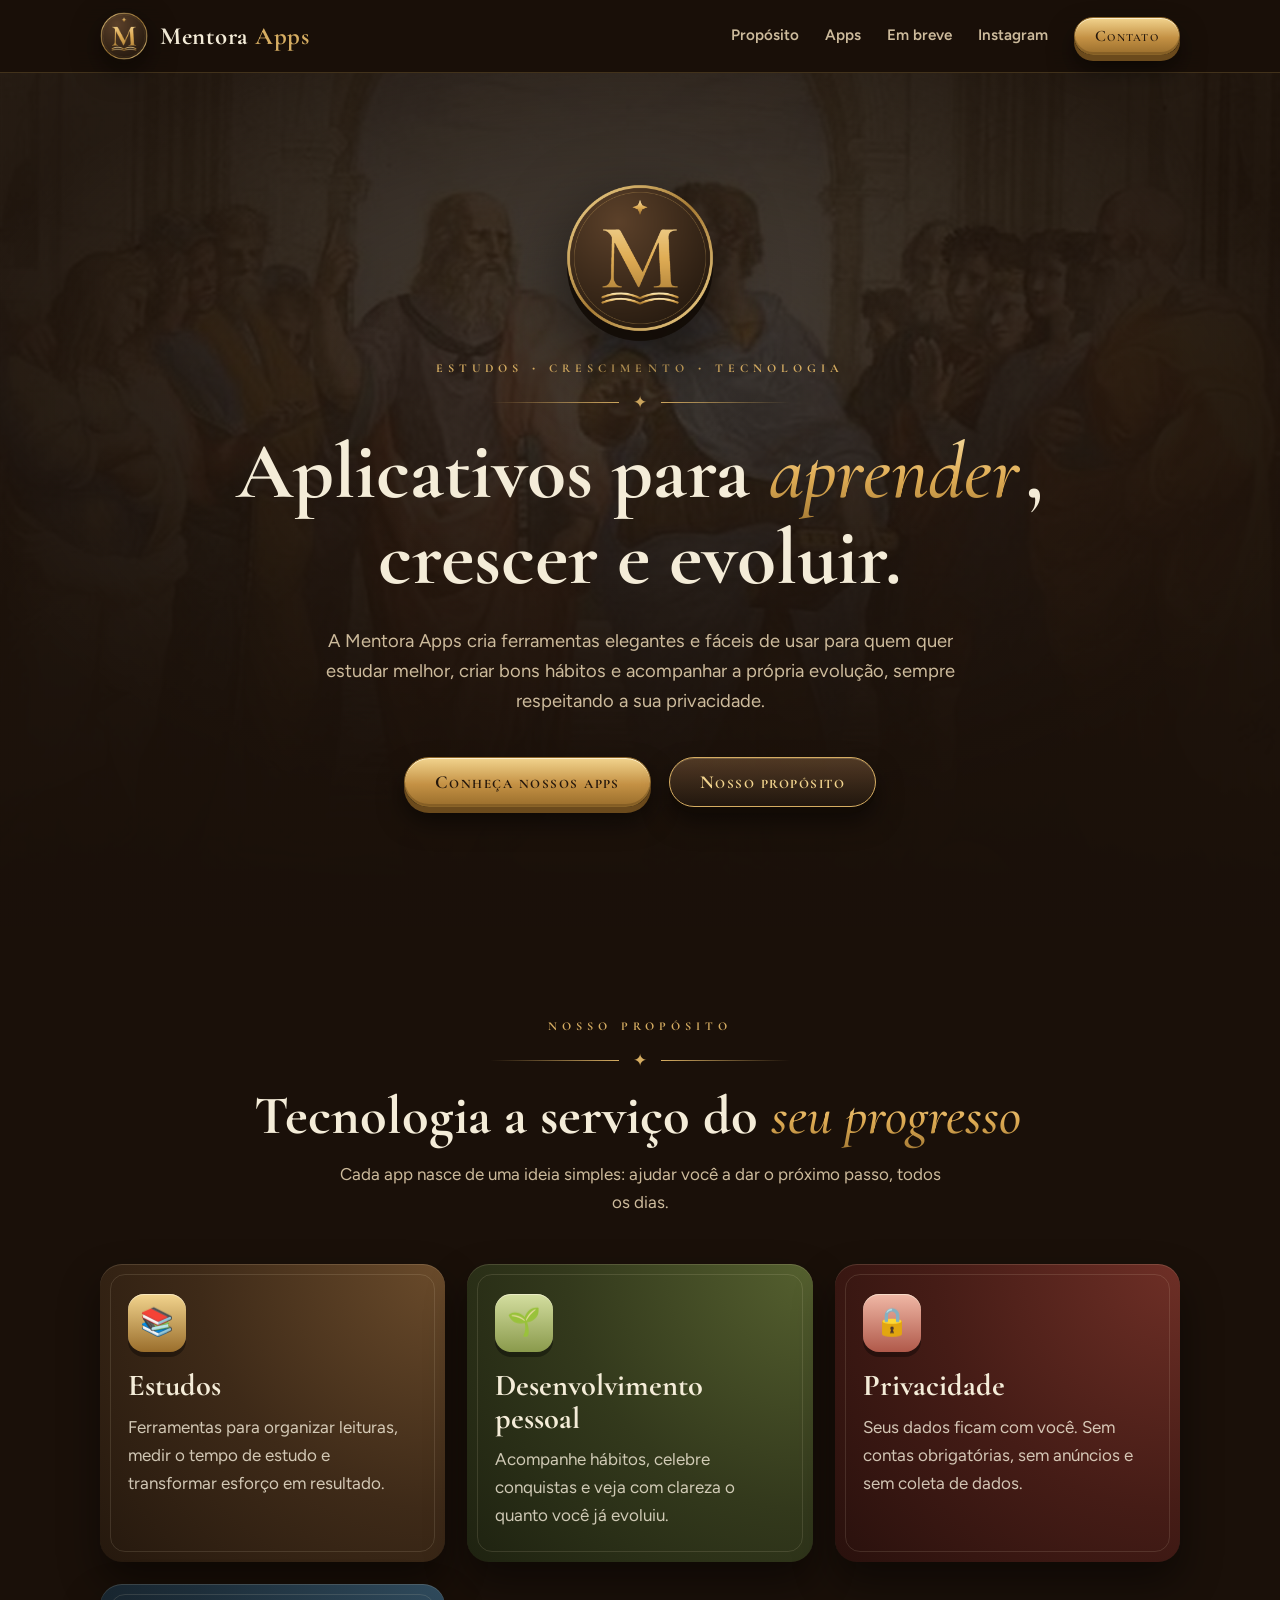
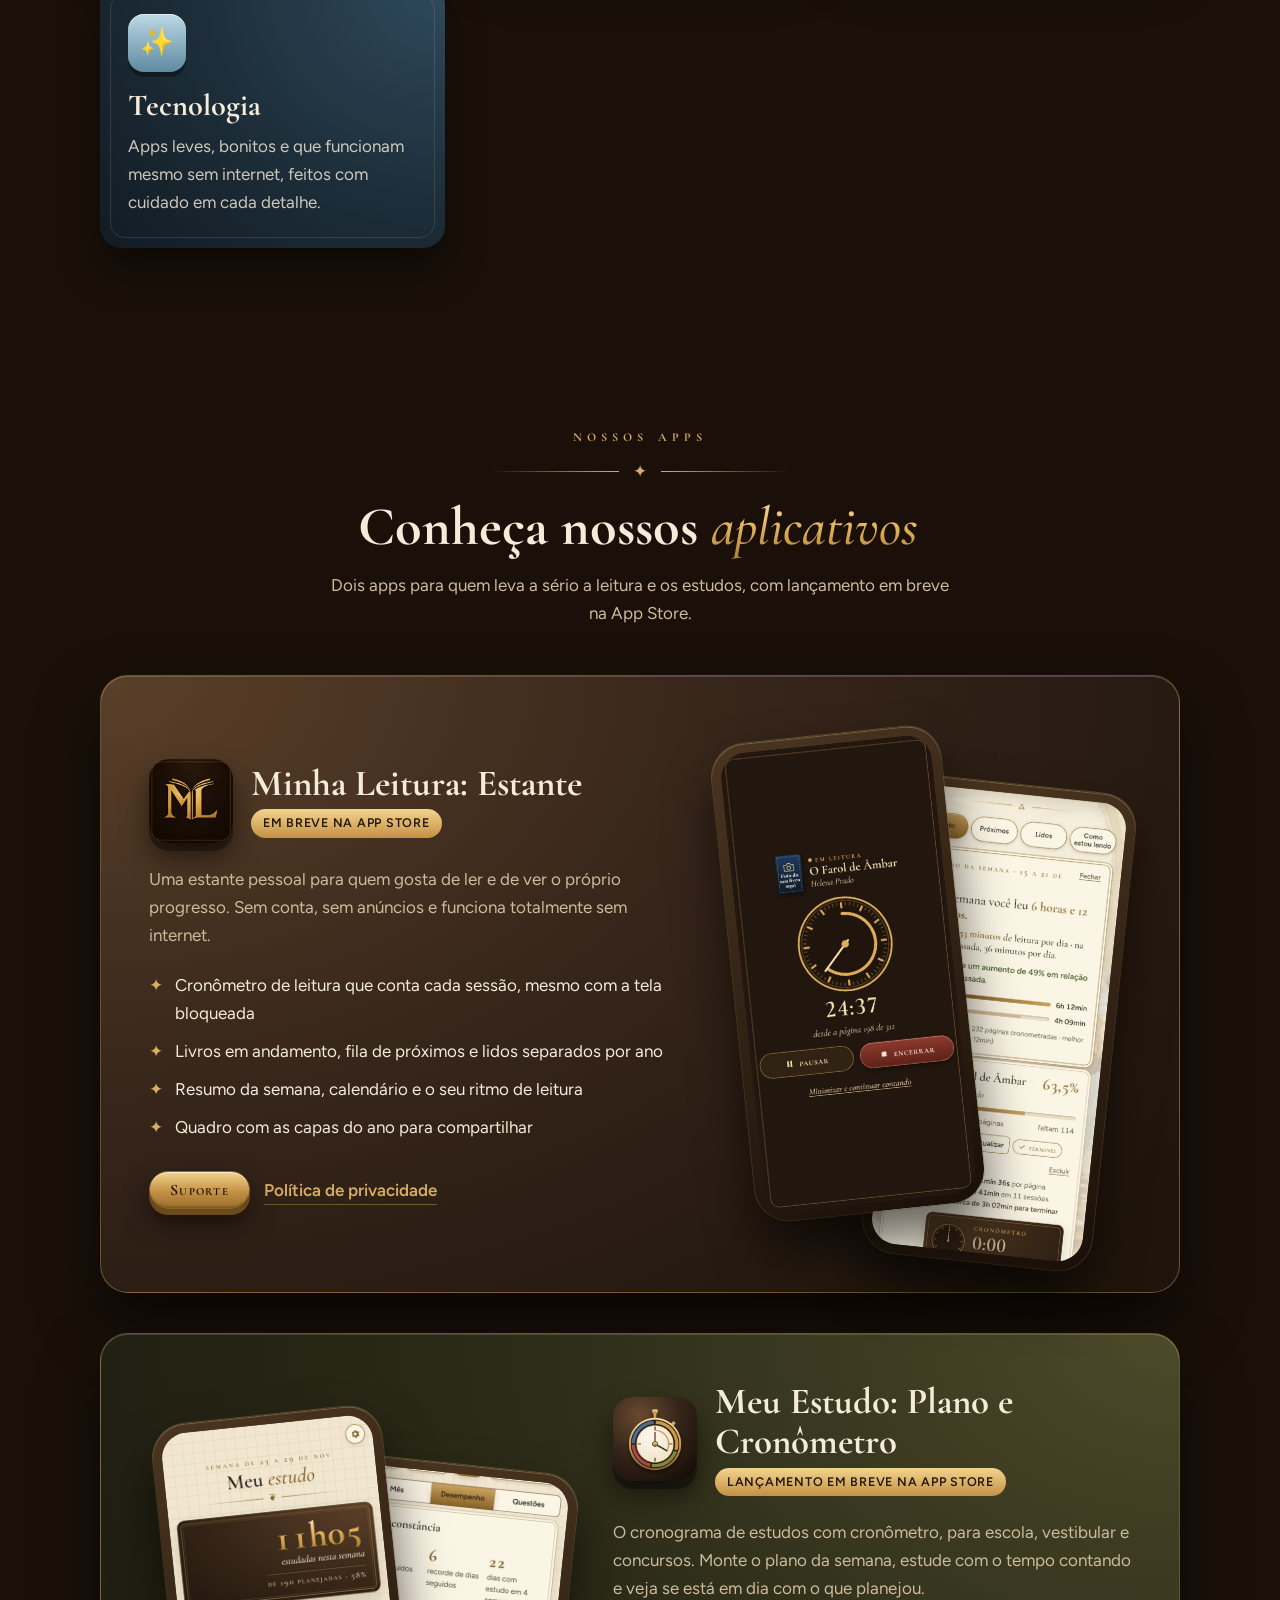
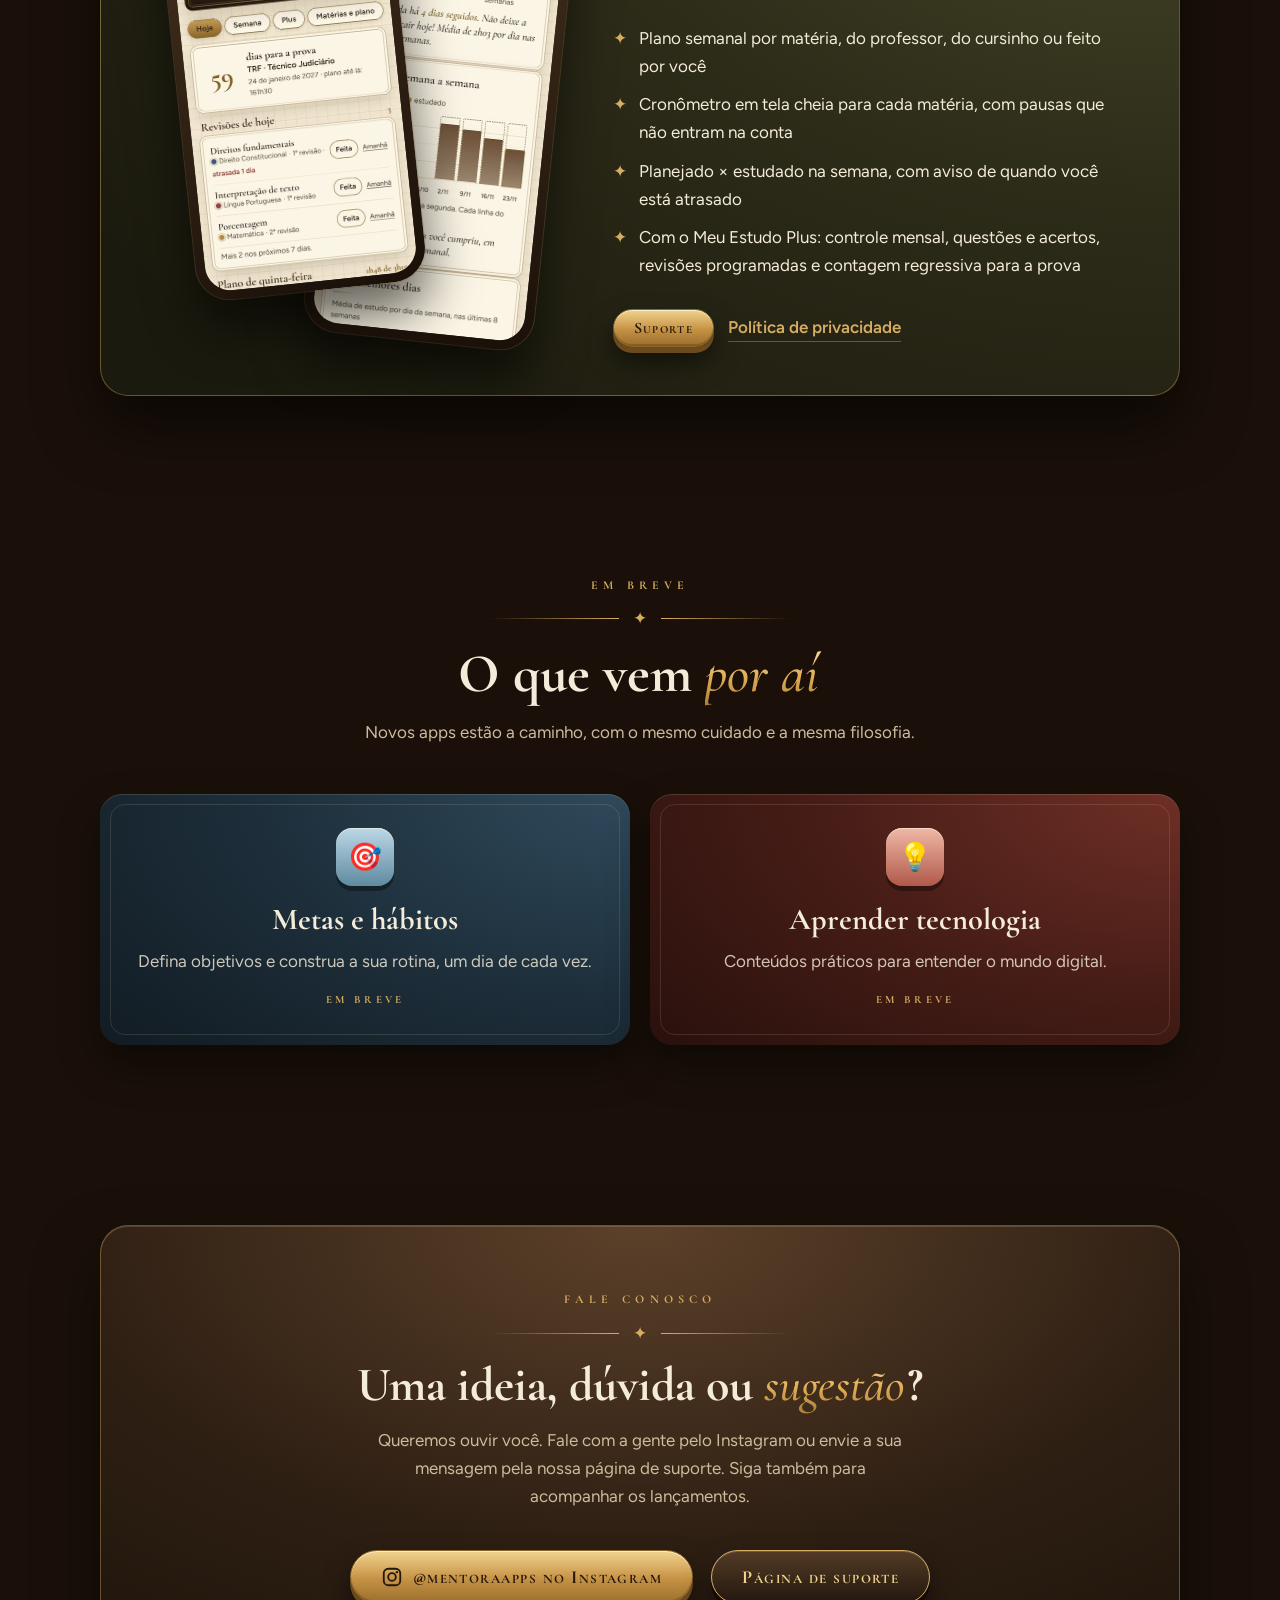
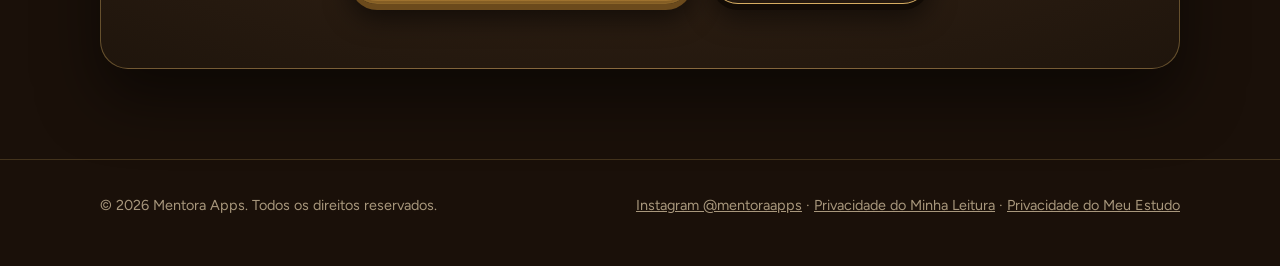
==== commit cc197af1: "Site: lancamento do Meu Estudo e contato pelo Instagram Co-Authored-By: Claude Opus 5.5 <noreply@ant" ====
--- a/index.html
+++ b/index.html
@@ -118,7 +118,9 @@
 .phone.b{right:4%;top:60px;transform:rotate(6deg)}
 .links{display:flex;flex-wrap:wrap;gap:14px;align-items:center}
 .links a.txt{font-weight:600;text-decoration:none;border-bottom:1px solid var(--frame)}
-@media (max-width:860px){.feature{grid-template-columns:1fr;padding:32px 24px}.phones{height:440px}.phone{width:190px}}
+.feature.alt{margin-top:40px;grid-template-columns:.9fr 1.1fr;background:radial-gradient(120% 140% at 100% 0%,#4b4a2a 0%,#2d2c19 50%,#1b1a0e 100%)}
+.ig{width:22px;height:22px;flex:none}
+@media (max-width:860px){.feature,.feature.alt{grid-template-columns:1fr;padding:32px 24px}.feature.alt .phones{order:2}.phones{height:440px}.phone{width:190px}}
 @media (max-width:420px){.phones{height:380px}.phone{width:160px}.phone.a{left:0}.phone.b{right:0}}
 
 /* ---------- Em breve ---------- */
@@ -153,6 +155,7 @@
       <a href="#pilares">Propósito</a>
       <a href="#apps">Apps</a>
       <a href="#futuro">Em breve</a>
+      <a href="https://www.instagram.com/mentoraapps/" target="_blank" rel="noopener">Instagram</a>
       <a class="btn gold sm" href="#contato">Contato</a>
     </div>
   </div>
@@ -195,7 +198,8 @@
       <div class="head rise">
         <div class="eyebrow">nossos apps</div>
         <div class="orn"><span></span>✦<span></span></div>
-        <h2>Conheça o <em>Minha Leitura</em></h2>
+        <h2>Conheça nossos <em>aplicativos</em></h2>
+        <p>Dois apps para quem leva a sério a leitura e os estudos, com lançamento em breve na App Store.</p>
       </div>
       <div class="feature rise">
         <div>
@@ -220,6 +224,30 @@
           <div class="phone b"><img src="assets/tela-resumo.jpg" alt=""></div>
         </div>
       </div>
+
+      <div class="feature alt rise">
+        <div class="phones" aria-hidden="true">
+          <div class="phone a"><img src="assets/me-tela-hoje.jpg" alt=""></div>
+          <div class="phone b"><img src="assets/me-tela-desempenho.jpg" alt=""></div>
+        </div>
+        <div>
+          <div class="app-id">
+            <img src="assets/meu-estudo.png" alt="Ícone do Meu Estudo">
+            <div><h3>Meu Estudo: Plano e Cronômetro</h3><span class="badge">Lançamento em breve na App Store</span></div>
+          </div>
+          <p>O cronograma de estudos com cronômetro, para escola, vestibular e concursos. Monte o plano da semana, estude com o tempo contando e veja se está em dia com o que planejou.</p>
+          <ul class="list">
+            <li>Plano semanal por matéria, do professor, do cursinho ou feito por você</li>
+            <li>Cronômetro em tela cheia para cada matéria, com pausas que não entram na conta</li>
+            <li>Planejado × estudado na semana, com aviso de quando você está atrasado</li>
+            <li>Com o Meu Estudo Plus: controle mensal, questões e acertos, revisões programadas e contagem regressiva para a prova</li>
+          </ul>
+          <div class="links">
+            <a class="btn gold sm" href="meu-estudo/suporte.html">Suporte</a>
+            <a class="txt" href="meu-estudo/privacidade.html">Política de privacidade</a>
+          </div>
+        </div>
+      </div>
     </div>
   </section>
 
@@ -232,7 +260,6 @@
         <p>Novos apps estão a caminho, com o mesmo cuidado e a mesma filosofia.</p>
       </div>
       <div class="soon">
-        <article class="card c-olive rise"><div class="ico">⏱️</div><h3>Foco nos estudos</h3><p>Organize sessões de estudo e acompanhe o seu tempo de dedicação.</p><span class="tag">em desenvolvimento</span></article>
         <article class="card c-blue rise"><div class="ico">🎯</div><h3>Metas e hábitos</h3><p>Defina objetivos e construa a sua rotina, um dia de cada vez.</p><span class="tag">em breve</span></article>
         <article class="card c-wine rise"><div class="ico">💡</div><h3>Aprender tecnologia</h3><p>Conteúdos práticos para entender o mundo digital.</p><span class="tag">em breve</span></article>
       </div>
@@ -245,8 +272,11 @@
         <div class="eyebrow">fale conosco</div>
         <div class="orn"><span></span>✦<span></span></div>
         <h2>Uma ideia, dúvida ou <em>sugestão</em>?</h2>
-        <p>Queremos ouvir você. Envie a sua mensagem pela nossa página de suporte.</p>
-        <a class="btn gold" href="https://murilorafa0904-dot.github.io/minha-leitura-privacidade/suporte.html">Entrar em contato</a>
+        <p>Queremos ouvir você. Fale com a gente pelo Instagram ou envie a sua mensagem pela nossa página de suporte. Siga também para acompanhar os lançamentos.</p>
+        <div class="cta">
+          <a class="btn gold" href="https://www.instagram.com/mentoraapps/" target="_blank" rel="noopener"><svg class="ig" viewBox="0 0 24 24" aria-hidden="true"><rect x="3" y="3" width="18" height="18" rx="5" fill="none" stroke="currentColor" stroke-width="2"/><circle cx="12" cy="12" r="4.2" fill="none" stroke="currentColor" stroke-width="2"/><circle cx="17.3" cy="6.7" r="1.3" fill="currentColor"/></svg>@mentoraapps no Instagram</a>
+          <a class="btn ghost" href="https://murilorafa0904-dot.github.io/minha-leitura-privacidade/suporte.html">Página de suporte</a>
+        </div>
       </div>
     </div>
   </section>
@@ -255,7 +285,7 @@
 <footer>
   <div class="wrap">
     <span>© 2026 Mentora Apps. Todos os direitos reservados.</span>
-    <a href="https://murilorafa0904-dot.github.io/minha-leitura-privacidade/">Privacidade</a>
+    <span class="flinks"><a href="https://www.instagram.com/mentoraapps/" target="_blank" rel="noopener">Instagram @mentoraapps</a> · <a href="https://murilorafa0904-dot.github.io/minha-leitura-privacidade/">Privacidade do Minha Leitura</a> · <a href="meu-estudo/privacidade.html">Privacidade do Meu Estudo</a></span>
   </div>
 </footer>
 
